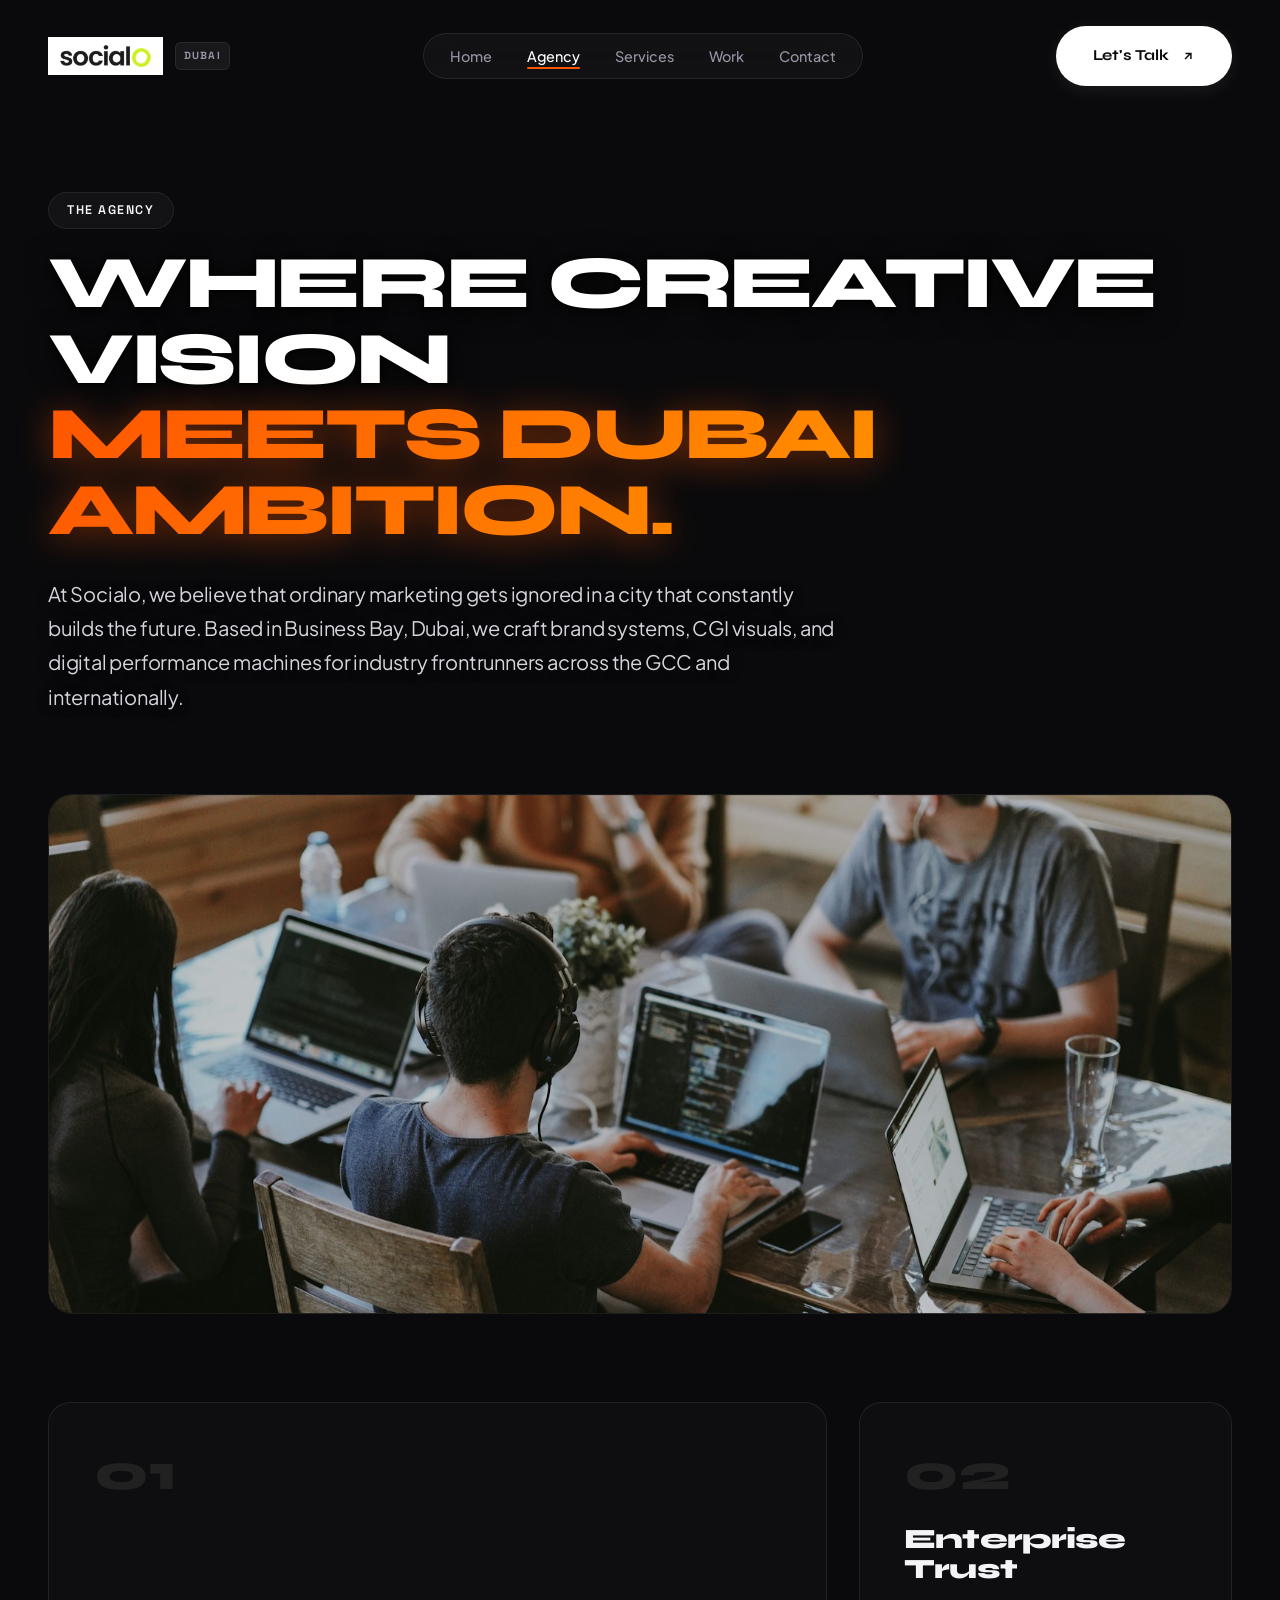
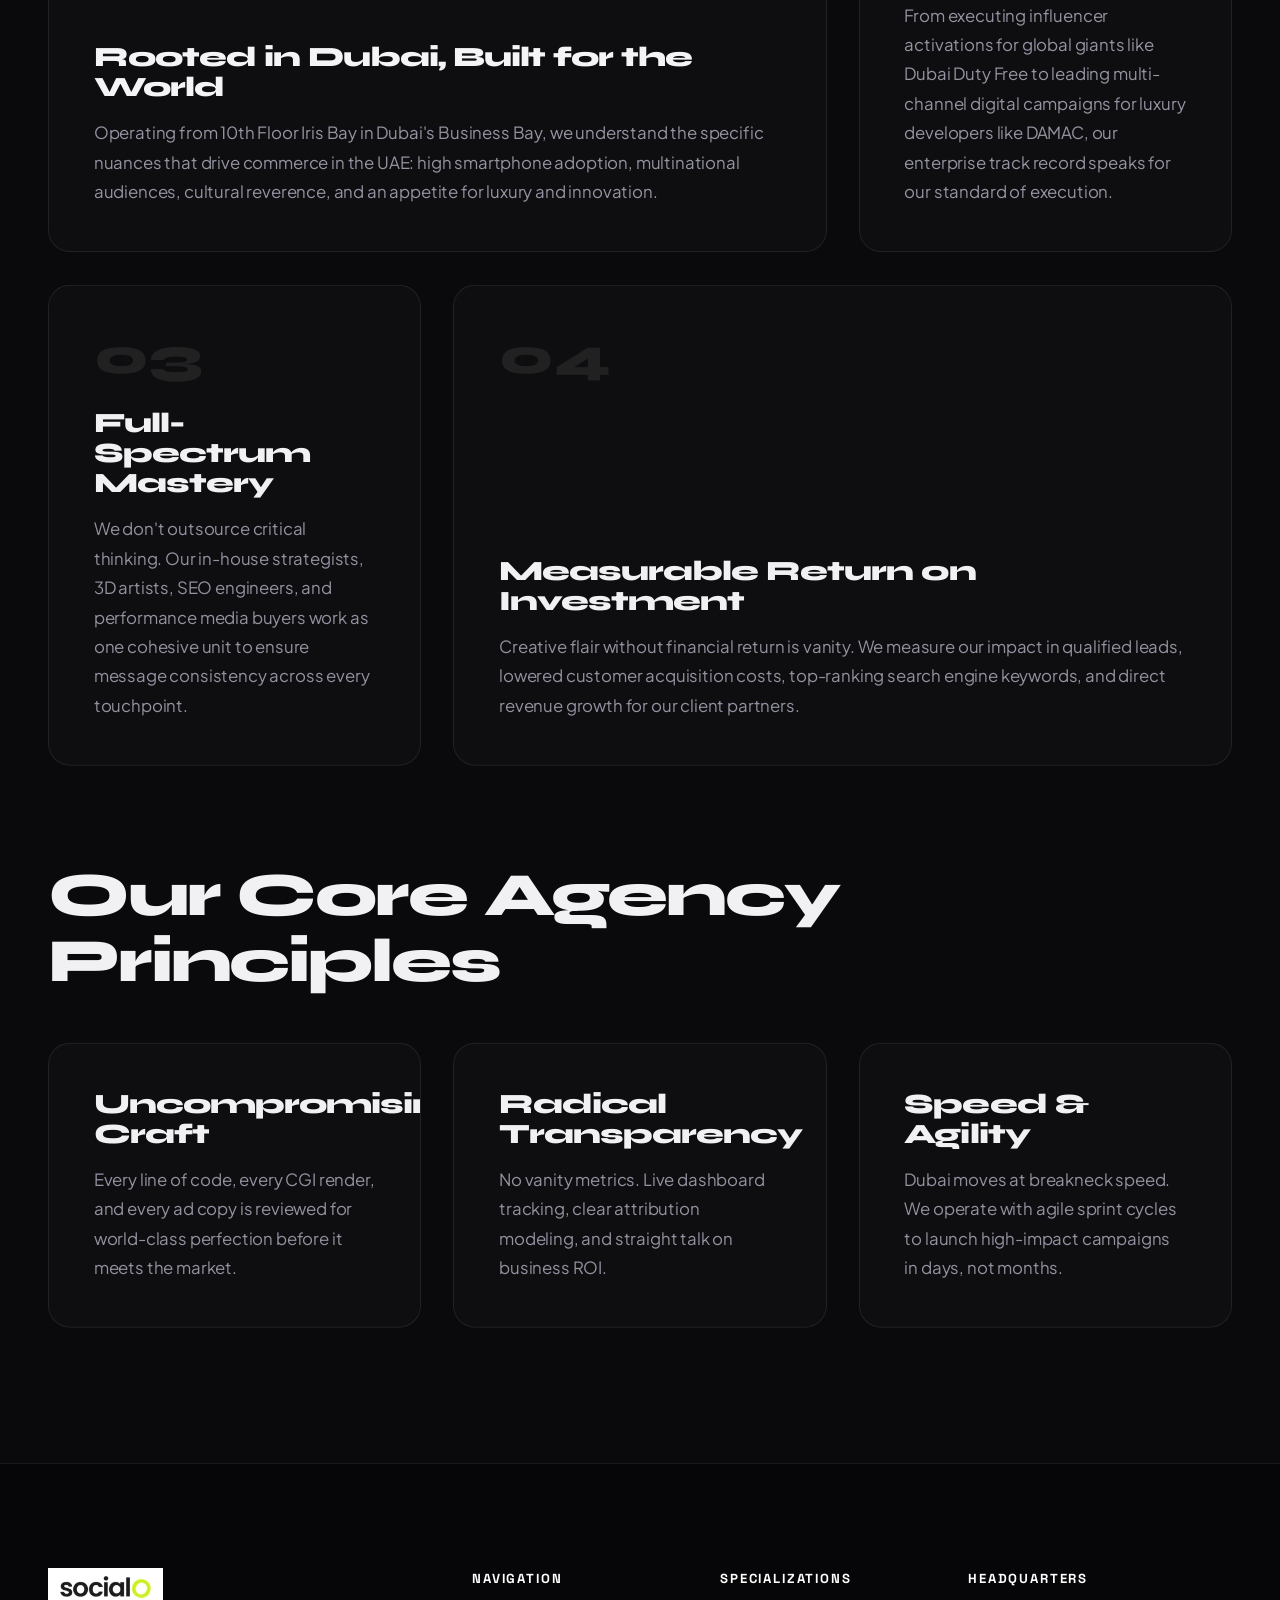
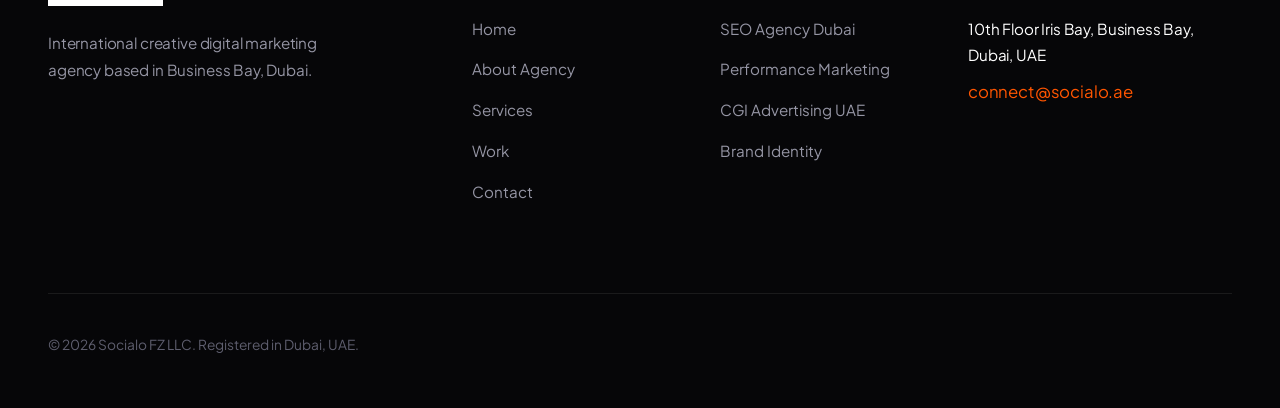
==== about.html @ d52188af "first commit: Socialo premium digital marketing agency website" ====
<!DOCTYPE html>
<html lang="en" dir="ltr">
<head>
  <meta charset="UTF-8">
  <meta name="viewport" content="width=device-width, initial-scale=1.0, maximum-scale=5.0">
  <title>About Socialo – Creative Digital Agency in Business Bay, Dubai</title>
  <meta name="description" content="Learn about Socialo, a Dubai-based creative digital marketing agency combining international creative standards with local UAE market intelligence. Located at Iris Bay, Business Bay.">
  <link rel="canonical" href="https://socialo.ae/about.html">
  <link rel="icon" type="image/webp" href="images/socialo-logo.webp">
  <link rel="stylesheet" href="css/style.css">
</head>
<body>
  <div class="custom-cursor"></div>
  <div class="custom-cursor-follower"></div>

  <!-- Header -->
  <header class="site-header">
    <div class="container">
      <div class="nav-wrap">
        <a href="index.html" class="brand-logo">
          <img src="images/socialo-logo.webp" alt="Socialo Dubai Logo" width="130" height="38">
          <span class="brand-badge">DUBAI</span>
        </a>
        <ul class="nav-links">
          <li><a href="index.html">Home</a></li>
          <li><a href="about.html" class="active">Agency</a></li>
          <li><a href="services.html">Services</a></li>
          <li><a href="work.html">Work</a></li>
          <li><a href="contact.html">Contact</a></li>
        </ul>
        <div class="nav-actions">
          <a href="contact.html" class="btn-pill btn-primary">
            <span>Let's Talk</span>
            <svg width="14" height="14" viewBox="0 0 24 24" fill="none" stroke="currentColor" stroke-width="2.5"><path d="M7 17l9.2-9.2M17 17V7.8H7.8"/></svg>
          </a>
          <button class="burger-btn" aria-label="Toggle navigation menu">
            <span class="burger-line"></span>
            <span class="burger-line"></span>
          </button>
        </div>
      </div>
    </div>
  </header>

  <!-- Mobile Drawer -->
  <div class="mobile-drawer">
    <ul class="mobile-nav-links">
      <li><a href="index.html">Home</a></li>
      <li><a href="about.html" class="active">Agency</a></li>
      <li><a href="services.html">Services</a></li>
      <li><a href="work.html">Work</a></li>
      <li><a href="contact.html">Contact</a></li>
    </ul>
  </div>

  <main>
    <section class="section-py" style="padding-top: 12rem;">
      <div class="container">
        <div class="reveal-fade-up">
          <div class="badge">The Agency</div>
          <h1 class="hero-title" style="margin-top: 1rem;">
            Where Creative Vision <br>
            <span class="accent-word">Meets Dubai Ambition.</span>
          </h1>
          <p class="hero-subtitle" style="max-width: 800px;">
            At Socialo, we believe that ordinary marketing gets ignored in a city that constantly builds the future. Based in Business Bay, Dubai, we craft brand systems, CGI visuals, and digital performance machines for industry frontrunners across the GCC and internationally.
          </p>
        </div>

        <div style="margin: 5rem 0;">
          <img src="images/agency-team-hd.jpg" alt="Socialo Agency Space and Creative Output" style="width: 100%; height: 520px; object-fit: cover; object-position: center; border-radius: 24px; border: 1px solid var(--border-subtle);" class="reveal-fade-up" width="1600" height="1067">
        </div>

        <div class="bento-grid">
          <div class="bento-card bento-col-2 reveal-fade-up">
            <div class="bento-card-num">01</div>
            <div>
              <h3>Rooted in Dubai, Built for the World</h3>
              <p>Operating from 10th Floor Iris Bay in Dubai's Business Bay, we understand the specific nuances that drive commerce in the UAE: high smartphone adoption, multinational audiences, cultural reverence, and an appetite for luxury and innovation.</p>
            </div>
          </div>

          <div class="bento-card reveal-fade-up">
            <div class="bento-card-num">02</div>
            <div>
              <h3>Enterprise Trust</h3>
              <p>From executing influencer activations for global giants like Dubai Duty Free to leading multi-channel digital campaigns for luxury developers like DAMAC, our enterprise track record speaks for our standard of execution.</p>
            </div>
          </div>

          <div class="bento-card reveal-fade-up">
            <div class="bento-card-num">03</div>
            <div>
              <h3>Full-Spectrum Mastery</h3>
              <p>We don't outsource critical thinking. Our in-house strategists, 3D artists, SEO engineers, and performance media buyers work as one cohesive unit to ensure message consistency across every touchpoint.</p>
            </div>
          </div>

          <div class="bento-card bento-col-2 reveal-fade-up">
            <div class="bento-card-num">04</div>
            <div>
              <h3>Measurable Return on Investment</h3>
              <p>Creative flair without financial return is vanity. We measure our impact in qualified leads, lowered customer acquisition costs, top-ranking search engine keywords, and direct revenue growth for our client partners.</p>
            </div>
          </div>
        </div>

        <!-- Agency Values -->
        <div style="margin-top: 6rem;" class="reveal-fade-up">
          <h2 class="section-title">Our Core Agency Principles</h2>
          <div class="bento-grid" style="margin-top: 3rem;">
            <div class="bento-card">
              <h3>Uncompromising Craft</h3>
              <p>Every line of code, every CGI render, and every ad copy is reviewed for world-class perfection before it meets the market.</p>
            </div>
            <div class="bento-card">
              <h3>Radical Transparency</h3>
              <p>No vanity metrics. Live dashboard tracking, clear attribution modeling, and straight talk on business ROI.</p>
            </div>
            <div class="bento-card">
              <h3>Speed & Agility</h3>
              <p>Dubai moves at breakneck speed. We operate with agile sprint cycles to launch high-impact campaigns in days, not months.</p>
            </div>
          </div>
        </div>
      </div>
    </section>
  </main>

  <!-- Footer -->
  <footer class="site-footer">
    <div class="container">
      <div class="footer-top">
        <div>
          <a href="index.html" class="brand-logo" style="margin-bottom: 1.5rem;">
            <img src="images/socialo-logo.webp" alt="Socialo Dubai Logo" width="130" height="38">
          </a>
          <p style="max-width: 320px; font-size: 0.95rem;">
            International creative digital marketing agency based in Business Bay, Dubai.
          </p>
        </div>
        <div>
          <div class="footer-col-title">Navigation</div>
          <ul class="footer-links">
            <li><a href="index.html">Home</a></li>
            <li><a href="about.html">About Agency</a></li>
            <li><a href="services.html">Services</a></li>
            <li><a href="work.html">Work</a></li>
            <li><a href="contact.html">Contact</a></li>
          </ul>
        </div>
        <div>
          <div class="footer-col-title">Specializations</div>
          <ul class="footer-links">
            <li><a href="service-detail.html?slug=seo-services">SEO Agency Dubai</a></li>
            <li><a href="service-detail.html?slug=performance-marketing">Performance Marketing</a></li>
            <li><a href="service-detail.html?slug=creative-cgi-advertising">CGI Advertising UAE</a></li>
            <li><a href="service-detail.html?slug=branding-development">Brand Identity</a></li>
          </ul>
        </div>
        <div>
          <div class="footer-col-title">Headquarters</div>
          <p style="font-size: 0.95rem; color: #fff;">10th Floor Iris Bay, Business Bay, Dubai, UAE</p>
          <p style="margin-top: 0.5rem;"><a href="mailto:connect@socialo.ae" style="color: var(--accent-orange);">connect@socialo.ae</a></p>
        </div>
      </div>
      <div class="footer-bottom">
        <div>&copy; 2026 Socialo FZ LLC. Registered in Dubai, UAE.</div>
      </div>
    </div>
  </footer>

  <script src="js/gsap.min.js"></script>
  <script src="js/ScrollTrigger.min.js"></script>
  <script src="js/lenis.min.js"></script>
  <script src="js/main.js"></script>
</body>
</html>
---- css/style.css ----
/* ==========================================================================
   SOCIALO CREATIVE DIGITAL AGENCY - REFINED DESIGN SYSTEM & MASTER STYLES
   Inspired by Pony's bold experimental creative language, custom-crafted for Socialo Dubai
   Optimized for crisp typography, refined layout hierarchy & responsive polish
   ========================================================================== */

@import url('https://fonts.googleapis.com/css2?family=Plus+Jakarta+Sans:ital,wght@0,300;0,400;0,500;0,600;0,700;0,800;1,400;1,600&family=Syne:wght@700;800;900&family=Space+Grotesk:wght@500;600;700&display=swap');

:root {
  /* Colors */
  --bg-primary: #0a0a0c;
  --bg-secondary: #111115;
  --bg-card: rgba(255, 255, 255, 0.025);
  --bg-card-hover: rgba(255, 255, 255, 0.055);
  --bg-glass: rgba(12, 12, 15, 0.75);
  --border-subtle: rgba(255, 255, 255, 0.08);
  --border-active: rgba(255, 255, 255, 0.22);

  --text-main: #f5f5f7;
  --text-muted: #9595a4;
  --text-dim: #5e5e6e;

  /* Accents inspired by creative 3D palette */
  --accent-electric: #0066ff;
  --accent-cyan: #00e5ff;
  --accent-orange: #ff5500;
  --accent-orange-glow: rgba(255, 85, 0, 0.35);
  --accent-violet: #8a2be2;
  --accent-amber: #ffaa00;

  --gradient-creative: linear-gradient(135deg, #0066ff 0%, #8a2be2 50%, #ff5500 100%);
  --gradient-glow: radial-gradient(circle at 50% 50%, rgba(0, 102, 255, 0.15), transparent 70%);

  /* Typography System */
  --font-display: 'Syne', -apple-system, BlinkMacSystemFont, sans-serif;
  --font-mono: 'Space Grotesk', monospace;
  --font-body: 'Plus Jakarta Sans', -apple-system, BlinkMacSystemFont, sans-serif;

  /* Transitions */
  --ease-out-expo: cubic-bezier(0.16, 1, 0.3, 1);
  --ease-smooth: cubic-bezier(0.25, 1, 0.5, 1);
}

/* Light theme section variant for editorial contrast */
.light-section {
  --bg-primary: #f6f6f9;
  --bg-secondary: #ffffff;
  --bg-card: rgba(0, 0, 0, 0.025);
  --bg-card-hover: rgba(0, 0, 0, 0.05);
  --border-subtle: rgba(0, 0, 0, 0.08);
  --border-active: rgba(0, 0, 0, 0.18);
  --text-main: #0c0c10;
  --text-muted: #585868;
  --text-dim: #8c8c9e;
  background-color: var(--bg-primary);
  color: var(--text-main);
}

/* Base resets */
*, *::before, *::after {
  box-sizing: border-box;
  margin: 0;
  padding: 0;
}

html {
  font-size: 16px;
  background-color: var(--bg-primary);
  color: var(--text-main);
  font-family: var(--font-body);
  -webkit-font-smoothing: antialiased;
  -moz-osx-font-smoothing: grayscale;
  text-rendering: optimizeLegibility;
  scroll-behavior: auto; /* Handled smoothly by Lenis */
  overflow-x: hidden;
}

body {
  background-color: var(--bg-primary);
  color: var(--text-main);
  line-height: 1.65;
  overflow-x: hidden;
  position: relative;
  min-height: 100vh;
}

/* Selection */
::selection {
  background: var(--accent-orange);
  color: #fff;
}

/* Custom Cursor */
.custom-cursor {
  position: fixed;
  top: 0;
  left: 0;
  width: 7px;
  height: 7px;
  background: #ffffff;
  border-radius: 50%;
  pointer-events: none;
  z-index: 9999;
  transform: translate(-50%, -50%);
  transition: width 0.3s var(--ease-out-expo), height 0.3s var(--ease-out-expo), background-color 0.3s, opacity 0.3s;
  mix-blend-mode: difference;
  opacity: 0;
}

.custom-cursor-follower {
  position: fixed;
  top: 0;
  left: 0;
  width: 28px;
  height: 28px;
  border: 1px solid rgba(255, 255, 255, 0.28);
  border-radius: 50%;
  pointer-events: none;
  z-index: 9998;
  transform: translate(-50%, -50%);
  transition: transform 0.12s ease-out, width 0.3s var(--ease-out-expo), height 0.3s var(--ease-out-expo), border-color 0.3s, opacity 0.3s;
  opacity: 0;
}

@media (hover: none), (pointer: coarse) {
  .custom-cursor, .custom-cursor-follower {
    display: none !important;
    opacity: 0 !important;
    visibility: hidden !important;
  }
}

/* Typography elements */
h1, h2, h3, h4, .font-display {
  font-family: var(--font-display);
  font-weight: 800;
  line-height: 1.08;
  letter-spacing: -0.035em;
  color: var(--text-main);
}

p {
  color: var(--text-muted);
  font-weight: 400;
  font-size: 1.05rem;
  line-height: 1.75;
  letter-spacing: -0.01em;
}

a {
  color: inherit;
  text-decoration: none;
  transition: color 0.3s var(--ease-smooth);
}

/* Container */
.container {
  width: 100%;
  max-width: 1400px;
  margin: 0 auto;
  padding: 0 3rem;
}

@media (max-width: 992px) {
  .container {
    padding: 0 2rem;
  }
}

@media (max-width: 600px) {
  .container {
    padding: 0 1.25rem;
  }
}

/* Badge & Indicator Styles */
.badge {
  display: inline-flex;
  align-items: center;
  gap: 0.6rem;
  padding: 0.45rem 1.15rem;
  font-family: var(--font-mono);
  font-size: 0.78rem;
  font-weight: 600;
  text-transform: uppercase;
  letter-spacing: 0.12em;
  border-radius: 999px;
  background: rgba(255, 255, 255, 0.04);
  border: 1px solid var(--border-subtle);
  color: var(--text-main);
  backdrop-filter: blur(8px);
}

.badge-dot {
  width: 6px;
  height: 6px;
  border-radius: 50%;
  background: var(--accent-orange);
  box-shadow: 0 0 10px var(--accent-orange);
  animation: pulse 2s infinite;
}

@keyframes pulse {
  0%, 100% { opacity: 1; transform: scale(1); }
  50% { opacity: 0.35; transform: scale(0.85); }
}

/* Buttons */
.btn-pill {
  position: relative;
  display: inline-flex;
  align-items: center;
  justify-content: center;
  gap: 0.75rem;
  padding: 1.05rem 2.25rem;
  font-family: var(--font-display);
  font-size: 0.95rem;
  font-weight: 700;
  letter-spacing: -0.01em;
  border-radius: 999px;
  overflow: hidden;
  cursor: pointer;
  border: 1px solid transparent;
  transition: all 0.35s var(--ease-out-expo);
  z-index: 1;
}

.btn-primary {
  background: #ffffff;
  color: #0a0a0c;
  box-shadow: 0 4px 18px rgba(255, 255, 255, 0.08);
}

.btn-primary:hover {
  background: #f0f0f4;
  transform: translateY(-2px);
  box-shadow: 0 12px 30px rgba(255, 255, 255, 0.18);
}

.btn-secondary {
  background: rgba(255, 255, 255, 0.04);
  border: 1px solid rgba(255, 255, 255, 0.25);
  color: #ffffff;
  backdrop-filter: blur(14px);
  text-shadow: 0 1px 2px rgba(0, 0, 0, 0.4);
}

.btn-secondary:hover {
  background: rgba(255, 255, 255, 0.12);
  border-color: rgba(255, 255, 255, 0.5);
  transform: translateY(-2px);
  box-shadow: 0 10px 25px rgba(255, 255, 255, 0.08);
}

.btn-accent {
  background: var(--accent-orange);
  color: #ffffff;
  box-shadow: 0 6px 22px rgba(255, 85, 0, 0.28);
}

.btn-accent:hover {
  background: #ff681a;
  transform: translateY(-2px);
  box-shadow: 0 14px 34px rgba(255, 85, 0, 0.42);
}

/* Site Header */
.site-header {
  position: fixed;
  top: 0;
  left: 0;
  width: 100%;
  padding: 1.6rem 0;
  z-index: 1000;
  transition: padding 0.4s var(--ease-out-expo), background-color 0.4s, backdrop-filter 0.4s, border-color 0.4s;
  border-bottom: 1px solid transparent;
}

.site-header.scrolled {
  padding: 1rem 0;
  background: rgba(10, 10, 12, 0.88);
  backdrop-filter: blur(20px);
  border-color: var(--border-subtle);
}

.nav-wrap {
  display: flex;
  align-items: center;
  justify-content: space-between;
}

.brand-logo {
  display: flex;
  align-items: center;
  gap: 0.75rem;
}

.brand-logo img {
  height: 38px;
  width: auto;
  object-fit: contain;
}

.brand-badge {
  font-size: 0.65rem;
  font-family: var(--font-mono);
  font-weight: 700;
  padding: 0.25rem 0.55rem;
  border-radius: 6px;
  background: rgba(255, 255, 255, 0.06);
  border: 1px solid var(--border-subtle);
  color: var(--text-muted);
  letter-spacing: 0.1em;
}

.nav-links {
  display: flex;
  align-items: center;
  gap: 2.2rem;
  list-style: none;
  background: rgba(255, 255, 255, 0.035);
  padding: 0.55rem 1.6rem;
  border-radius: 999px;
  border: 1px solid var(--border-subtle);
  backdrop-filter: blur(14px);
}

.nav-links a {
  font-size: 0.9rem;
  font-weight: 500;
  color: var(--text-muted);
  position: relative;
  transition: color 0.3s;
}

.nav-links a:hover, .nav-links a.active {
  color: #ffffff;
}

.nav-links a.active::after {
  content: '';
  position: absolute;
  bottom: -4px;
  left: 0;
  width: 100%;
  height: 2px;
  background: var(--accent-orange);
  border-radius: 2px;
}

.nav-actions {
  display: flex;
  align-items: center;
  gap: 1.25rem;
}

.burger-btn {
  display: none;
  background: transparent;
  border: none;
  color: #fff;
  cursor: pointer;
  padding: 0.5rem;
  flex-direction: column;
  gap: 6px;
}

.burger-line {
  width: 24px;
  height: 2px;
  background: #fff;
  transition: transform 0.3s, opacity 0.3s;
}

@media (max-width: 992px) {
  .nav-links {
    display: none;
  }
  .burger-btn {
    display: flex;
  }
}

/* Mobile Nav Drawer */
.mobile-drawer {
  position: fixed;
  top: 0;
  left: 0;
  width: 100%;
  height: 100vh;
  background: #0a0a0c;
  z-index: 999;
  display: flex;
  flex-direction: column;
  justify-content: center;
  padding: 3rem 2rem;
  opacity: 0;
  pointer-events: none;
  transition: opacity 0.4s var(--ease-out-expo);
}

.mobile-drawer.active {
  opacity: 1;
  pointer-events: auto;
}

.mobile-nav-links {
  list-style: none;
  display: flex;
  flex-direction: column;
  gap: 1.5rem;
}

.mobile-nav-links a {
  font-family: var(--font-display);
  font-size: 2.4rem;
  font-weight: 800;
  color: var(--text-muted);
  transition: color 0.3s;
}

.mobile-nav-links a:hover, .mobile-nav-links a.active {
  color: #ffffff;
}

/* 3D Canvas Container */
#hero-canvas-container {
  position: absolute;
  top: 0;
  left: 0;
  width: 100%;
  height: 100%;
  z-index: 1;
  pointer-events: none;
  overflow: hidden;
}

#hero-canvas {
  width: 100%;
  height: 100%;
  display: block;
}

/* Hero Section */
.hero-section {
  position: relative;
  min-height: 100vh;
  padding-top: 13.5rem;
  padding-bottom: 6rem;
  display: flex;
  flex-direction: column;
  justify-content: center;
  overflow: hidden;
}

@media (max-width: 992px) {
  .hero-section {
    padding-top: 11.5rem;
    padding-bottom: 4.5rem;
  }
}

@media (max-width: 600px) {
  .hero-section {
    padding-top: 9.5rem;
    padding-bottom: 3.5rem;
  }
}

/* Ambient readability gradient overlay: soft radial blend behind text that does not push or hide the centered 3D shape */
.hero-overlay {
  position: absolute;
  top: 0;
  left: 0;
  width: 100%;
  height: 100%;
  background: radial-gradient(circle at 30% 45%, rgba(10, 10, 12, 0.78) 0%, rgba(10, 10, 12, 0.45) 50%, rgba(10, 10, 12, 0.15) 80%, rgba(10, 10, 12, 0) 100%);
  pointer-events: none;
  z-index: 1;
}

@media (max-width: 992px) {
  .hero-overlay {
    background: radial-gradient(circle at 50% 45%, rgba(10, 10, 12, 0.82) 0%, rgba(10, 10, 12, 0.5) 60%, rgba(10, 10, 12, 0.2) 100%);
  }
}

.hero-content {
  position: relative;
  z-index: 2;
  max-width: 960px;
}

.hero-badge {
  margin-bottom: 0.5rem;
  position: relative;
  z-index: 3;
}

.hero-title {
  font-size: clamp(2.5rem, 5.8vw, 5.5rem);
  line-height: 1.02;
  letter-spacing: -0.045em;
  margin: 1.4rem 0 1.8rem;
  text-transform: uppercase;
  color: #ffffff;
  text-shadow: 0 4px 28px rgba(0, 0, 0, 0.8), 0 1px 4px rgba(0, 0, 0, 0.9);
}

.hero-title .accent-word {
  background: linear-gradient(135deg, var(--accent-orange) 0%, var(--accent-amber) 100%);
  -webkit-background-clip: text;
  -webkit-text-fill-color: transparent;
  display: inline-block;
  text-shadow: none;
  filter: drop-shadow(0 4px 18px rgba(255, 85, 0, 0.45));
}

.hero-subtitle {
  font-size: clamp(1.1rem, 1.8vw, 1.25rem);
  font-weight: 400;
  max-width: 560px;
  margin-bottom: 2.6rem;
  line-height: 1.72;
  color: #d4d4dc;
  text-shadow: 0 2px 12px rgba(0, 0, 0, 0.7);
}

.hero-cta-group {
  display: flex;
  align-items: center;
  flex-wrap: wrap;
  gap: 1.25rem;
  margin-bottom: 4.5rem;
}

.hero-meta-row {
  display: grid;
  grid-template-columns: repeat(4, 1fr);
  gap: 2rem;
  padding-top: 2.5rem;
  border-top: 1px solid var(--border-subtle);
}

@media (max-width: 860px) {
  .hero-meta-row {
    grid-template-columns: repeat(2, 1fr);
    gap: 1.75rem;
  }
}

.hero-meta-item .meta-val {
  font-family: var(--font-display);
  font-size: 2.2rem;
  font-weight: 800;
  color: #ffffff;
  letter-spacing: -0.02em;
}

.hero-meta-item .meta-label {
  font-size: 0.8rem;
  font-family: var(--font-mono);
  color: var(--text-muted);
  text-transform: uppercase;
  letter-spacing: 0.08em;
  margin-top: 0.4rem;
}

/* Marquee / Client Showcase */
.marquee-section {
  position: relative;
  padding: 3.5rem 0;
  border-top: 1px solid var(--border-subtle);
  border-bottom: 1px solid var(--border-subtle);
  background: var(--bg-secondary);
  overflow: hidden;
}

.marquee-heading {
  text-align: center;
  font-size: 0.82rem;
  font-family: var(--font-mono);
  text-transform: uppercase;
  letter-spacing: 0.16em;
  color: var(--text-dim);
  margin-bottom: 2.2rem;
  font-weight: 600;
}

.marquee-track {
  display: flex;
  gap: 3.5rem;
  width: max-content;
  animation: marquee-scroll 35s linear infinite;
}

.marquee-track:hover {
  animation-play-state: paused;
}

@keyframes marquee-scroll {
  from { transform: translateX(0); }
  to { transform: translateX(-50%); }
}

.client-logo-card {
  display: flex;
  align-items: center;
  justify-content: center;
  padding: 1.2rem 2.8rem;
  background: rgba(255, 255, 255, 0.02);
  border: 1px solid var(--border-subtle);
  border-radius: 14px;
  transition: all 0.3s;
}

.client-logo-card img {
  height: 42px;
  width: auto;
  opacity: 0.7;
  filter: grayscale(100%) brightness(1.2);
  transition: all 0.3s;
  object-fit: contain;
}

.client-logo-card:hover {
  border-color: rgba(255, 255, 255, 0.25);
  background: rgba(255, 255, 255, 0.05);
}

.client-logo-card:hover img {
  opacity: 1;
  filter: grayscale(0%) brightness(1);
  transform: scale(1.05);
}

/* Section styling */
.section-py {
  padding: 8.5rem 0;
  position: relative;
}

@media (max-width: 768px) {
  .section-py {
    padding: 5.5rem 0;
  }
}

.section-head {
  margin-bottom: 4.5rem;
}

.section-title {
  font-size: clamp(2.4rem, 4.8vw, 4.2rem);
  margin-top: 1.35rem;
  margin-bottom: 1.5rem;
  line-height: 1.08;
}

.section-lead {
  font-size: clamp(1.08rem, 1.7vw, 1.28rem);
  max-width: 700px;
  line-height: 1.7;
}

/* Service Cards / Interactive List */
.services-interactive {
  display: flex;
  flex-direction: column;
  gap: 1.35rem;
}

.service-row-item {
  position: relative;
  border: 1px solid var(--border-subtle);
  background: var(--bg-card);
  border-radius: 20px;
  padding: 2.4rem 3rem;
  display: grid;
  grid-template-columns: 80px 1.4fr 1.8fr 100px;
  align-items: center;
  gap: 2.2rem;
  cursor: pointer;
  transition: all 0.4s var(--ease-out-expo);
  overflow: hidden;
}

.service-row-item::before {
  content: '';
  position: absolute;
  top: 0;
  left: 0;
  width: 4px;
  height: 100%;
  background: var(--accent-orange);
  opacity: 0;
  transition: opacity 0.3s;
}

.service-row-item:hover {
  background: var(--bg-card-hover);
  border-color: var(--border-active);
  transform: translateX(8px);
}

.service-row-item:hover::before {
  opacity: 1;
}

.service-index {
  font-family: var(--font-mono);
  font-size: 1.35rem;
  font-weight: 700;
  color: var(--text-dim);
}

.service-name {
  font-size: 1.8rem;
  font-weight: 800;
  letter-spacing: -0.02em;
}

.service-desc {
  font-size: 0.98rem;
  color: var(--text-muted);
  line-height: 1.65;
}

.service-action {
  display: flex;
  justify-content: flex-end;
}

.action-arrow-circle {
  width: 46px;
  height: 46px;
  border-radius: 50%;
  border: 1px solid var(--border-subtle);
  display: flex;
  align-items: center;
  justify-content: center;
  color: #fff;
  transition: all 0.35s var(--ease-out-expo);
}

.service-row-item:hover .action-arrow-circle {
  background: #ffffff;
  color: #000;
  border-color: #ffffff;
  transform: rotate(-45deg);
}

@media (max-width: 992px) {
  .service-row-item {
    grid-template-columns: 1fr;
    padding: 2rem;
    gap: 1.25rem;
  }
  .service-row-item:hover {
    transform: none;
  }
}

/* Portfolio / Selected Work Grid */
.work-grid {
  display: grid;
  grid-template-columns: repeat(2, 1fr);
  gap: 3rem;
  align-items: stretch;
}

@media (max-width: 860px) {
  .work-grid {
    grid-template-columns: 1fr;
    gap: 2.5rem;
  }
}

.work-card {
  position: relative;
  border-radius: 24px;
  overflow: hidden;
  background: var(--bg-card);
  border: 1px solid var(--border-subtle);
  transition: transform 0.4s var(--ease-out-expo), border-color 0.4s, box-shadow 0.4s;
  display: flex;
  flex-direction: column;
  height: 100%;
}

.work-card:hover {
  border-color: rgba(255, 85, 0, 0.45);
  transform: translateY(-8px);
  box-shadow: 0 20px 45px rgba(255, 85, 0, 0.15), 0 10px 30px rgba(0, 0, 0, 0.6);
}

.work-card-media {
  position: relative;
  width: 100%;
  aspect-ratio: 16 / 9;
  overflow: hidden;
  background: #121319;
}

.work-card-media img {
  width: 100%;
  height: 100%;
  object-fit: cover;
  object-position: center;
  display: block;
  transition: transform 0.8s var(--ease-out-expo);
}

.work-card:hover .work-card-media img {
  transform: scale(1.04);
}

/* Dark gradient overlay so badges & text stay pristine */
.work-card-overlay {
  position: absolute;
  top: 0;
  left: 0;
  width: 100%;
  height: 100%;
  background: linear-gradient(180deg, rgba(10, 10, 12, 0.3) 0%, rgba(10, 10, 12, 0.1) 40%, rgba(10, 10, 12, 0.85) 100%);
  pointer-events: none;
  z-index: 1;
}

.work-card-badge {
  position: absolute;
  top: 1.25rem;
  left: 1.25rem;
  z-index: 2;
  background: rgba(10, 10, 14, 0.88);
  backdrop-filter: blur(12px);
  padding: 0.42rem 1.1rem;
  border-radius: 999px;
  font-family: var(--font-mono);
  font-size: 0.74rem;
  font-weight: 700;
  text-transform: uppercase;
  letter-spacing: 0.1em;
  border: 1px solid rgba(255, 255, 255, 0.14);
  color: #f5f5f7;
}

/* Result Badge in brand orange */
.work-card-result {
  position: absolute;
  bottom: 1.25rem;
  right: 1.25rem;
  z-index: 2;
  background: rgba(255, 85, 0, 0.18);
  backdrop-filter: blur(12px);
  padding: 0.45rem 1.15rem;
  border-radius: 999px;
  font-family: var(--font-mono);
  font-size: 0.78rem;
  font-weight: 700;
  letter-spacing: 0.05em;
  border: 1px solid rgba(255, 85, 0, 0.55);
  color: #ffffff;
  display: inline-flex;
  align-items: center;
  gap: 0.5rem;
  box-shadow: 0 4px 16px rgba(255, 85, 0, 0.25);
}

.work-card-result::before {
  content: '';
  width: 6px;
  height: 6px;
  border-radius: 50%;
  background: var(--accent-orange);
  box-shadow: 0 0 8px var(--accent-orange);
}

.work-card-body {
  padding: 2.25rem;
  display: flex;
  flex-direction: column;
  flex-grow: 1;
}

.work-card-title {
  font-size: 1.75rem;
  margin-bottom: 0.85rem;
  letter-spacing: -0.02em;
  line-height: 1.15;
}

.work-card-desc {
  font-size: 0.98rem;
  color: var(--text-muted);
  line-height: 1.7;
  margin-bottom: 2rem;
  flex-grow: 1;
}

.work-card-meta {
  display: flex;
  align-items: center;
  justify-content: space-between;
  margin-top: auto;
  padding-top: 1.4rem;
  border-top: 1px solid var(--border-subtle);
  font-size: 0.9rem;
  color: var(--text-muted);
}

.work-card-cta {
  color: var(--accent-orange);
  font-weight: 700;
  display: inline-flex;
  align-items: center;
  gap: 0.4rem;
  transition: transform 0.3s;
}

.work-card:hover .work-card-cta {
  transform: translateX(4px);
}

/* Bento Grid */
.bento-grid {
  display: grid;
  grid-template-columns: repeat(3, 1fr);
  gap: 2rem;
}

@media (max-width: 992px) {
  .bento-grid {
    grid-template-columns: 1fr;
  }
}

.bento-card {
  position: relative;
  border-radius: 22px;
  background: var(--bg-card);
  border: 1px solid var(--border-subtle);
  padding: 2.8rem;
  display: flex;
  flex-direction: column;
  justify-content: space-between;
  overflow: hidden;
  transition: all 0.4s var(--ease-out-expo);
}

.bento-card:hover {
  background: var(--bg-card-hover);
  border-color: var(--border-active);
  transform: translateY(-4px);
}

.bento-col-2 {
  grid-column: span 2;
}

@media (max-width: 992px) {
  .bento-col-2 {
    grid-column: span 1;
  }
}

.bento-card-num {
  font-family: var(--font-display);
  font-size: 3.2rem;
  font-weight: 900;
  color: rgba(255, 255, 255, 0.08);
  line-height: 1;
  margin-bottom: 1.6rem;
}

.bento-card h3 {
  font-size: 1.75rem;
  margin-bottom: 1rem;
}

/* Contact Section & Form */
.contact-layout {
  display: grid;
  grid-template-columns: 1fr 1.25fr;
  gap: 5rem;
  align-items: flex-start;
}

@media (max-width: 992px) {
  .contact-layout {
    grid-template-columns: 1fr;
    gap: 3.5rem;
  }
}

.contact-info-list {
  display: flex;
  flex-direction: column;
  gap: 2rem;
  margin-top: 2.8rem;
}

.contact-info-item {
  display: flex;
  align-items: flex-start;
  gap: 1.25rem;
}

.contact-icon-box {
  width: 52px;
  height: 52px;
  border-radius: 14px;
  background: rgba(255, 255, 255, 0.04);
  border: 1px solid var(--border-subtle);
  display: flex;
  align-items: center;
  justify-content: center;
  color: var(--accent-orange);
  flex-shrink: 0;
}

.contact-info-title {
  font-size: 0.78rem;
  font-family: var(--font-mono);
  text-transform: uppercase;
  letter-spacing: 0.1em;
  color: var(--text-dim);
  margin-bottom: 0.35rem;
  font-weight: 700;
}

.contact-info-text {
  color: #ffffff;
  font-size: 1.12rem;
  font-weight: 600;
}

.form-card {
  background: var(--bg-card);
  border: 1px solid var(--border-subtle);
  border-radius: 24px;
  padding: 3.5rem;
}

@media (max-width: 768px) {
  .form-card {
    padding: 2rem;
  }
}

.form-group-row {
  display: grid;
  grid-template-columns: 1fr 1fr;
  gap: 1.5rem;
  margin-bottom: 1.5rem;
}

@media (max-width: 600px) {
  .form-group-row {
    grid-template-columns: 1fr;
  }
}

.form-field {
  display: flex;
  flex-direction: column;
  gap: 0.55rem;
  margin-bottom: 1.5rem;
}

.form-field label {
  font-size: 0.8rem;
  font-family: var(--font-mono);
  font-weight: 600;
  text-transform: uppercase;
  letter-spacing: 0.08em;
  color: var(--text-muted);
}

.form-input, .form-textarea, .form-select {
  width: 100%;
  background: rgba(255, 255, 255, 0.04);
  border: 1px solid var(--border-subtle);
  border-radius: 12px;
  padding: 1rem 1.25rem;
  color: #ffffff;
  font-family: var(--font-body);
  font-size: 1rem;
  transition: all 0.3s;
  outline: none;
}

.form-input:focus, .form-textarea:focus, .form-select:focus {
  border-color: var(--accent-orange);
  background: rgba(255, 255, 255, 0.07);
  box-shadow: 0 0 0 3px rgba(255, 85, 0, 0.16);
}

.form-select option {
  background: #18181f;
  color: #fff;
}

.form-textarea {
  min-height: 130px;
  resize: vertical;
}

.form-status-msg {
  display: none;
  margin-top: 1.25rem;
  padding: 1rem 1.25rem;
  border-radius: 12px;
  font-size: 0.95rem;
}

.form-status-msg.success {
  display: block;
  background: rgba(0, 230, 118, 0.1);
  border: 1px solid rgba(0, 230, 118, 0.3);
  color: #00e676;
}

.form-status-msg.error {
  display: block;
  background: rgba(255, 82, 82, 0.1);
  border: 1px solid rgba(255, 82, 82, 0.3);
  color: #ff5252;
}

/* Footer */
.site-footer {
  background: #060608;
  border-top: 1px solid var(--border-subtle);
  padding: 6.5rem 0 3.2rem;
  position: relative;
  overflow: hidden;
}

.footer-top {
  display: grid;
  grid-template-columns: 2fr 1fr 1fr 1.5fr;
  gap: 4.5rem;
  margin-bottom: 5.5rem;
}

@media (max-width: 992px) {
  .footer-top {
    grid-template-columns: 1fr 1fr;
    gap: 3.5rem;
  }
}

@media (max-width: 600px) {
  .footer-top {
    grid-template-columns: 1fr;
  }
}

.footer-col-title {
  font-size: 0.82rem;
  font-family: var(--font-mono);
  font-weight: 700;
  text-transform: uppercase;
  letter-spacing: 0.14em;
  color: #ffffff;
  margin-bottom: 1.6rem;
}

.footer-links {
  list-style: none;
  display: flex;
  flex-direction: column;
  gap: 0.9rem;
}

.footer-links a {
  font-size: 0.95rem;
  color: var(--text-muted);
}

.footer-links a:hover {
  color: #ffffff;
  transform: translateX(4px);
  display: inline-block;
}

.footer-bottom {
  display: flex;
  align-items: center;
  justify-content: space-between;
  padding-top: 2.5rem;
  border-top: 1px solid var(--border-subtle);
  font-size: 0.86rem;
  color: var(--text-dim);
}

@media (max-width: 768px) {
  .footer-bottom {
    flex-direction: column;
    gap: 1.25rem;
    text-align: center;
  }
}

/* Utility Animations */
.reveal-fade-up {
  opacity: 0;
  transform: translateY(40px);
}
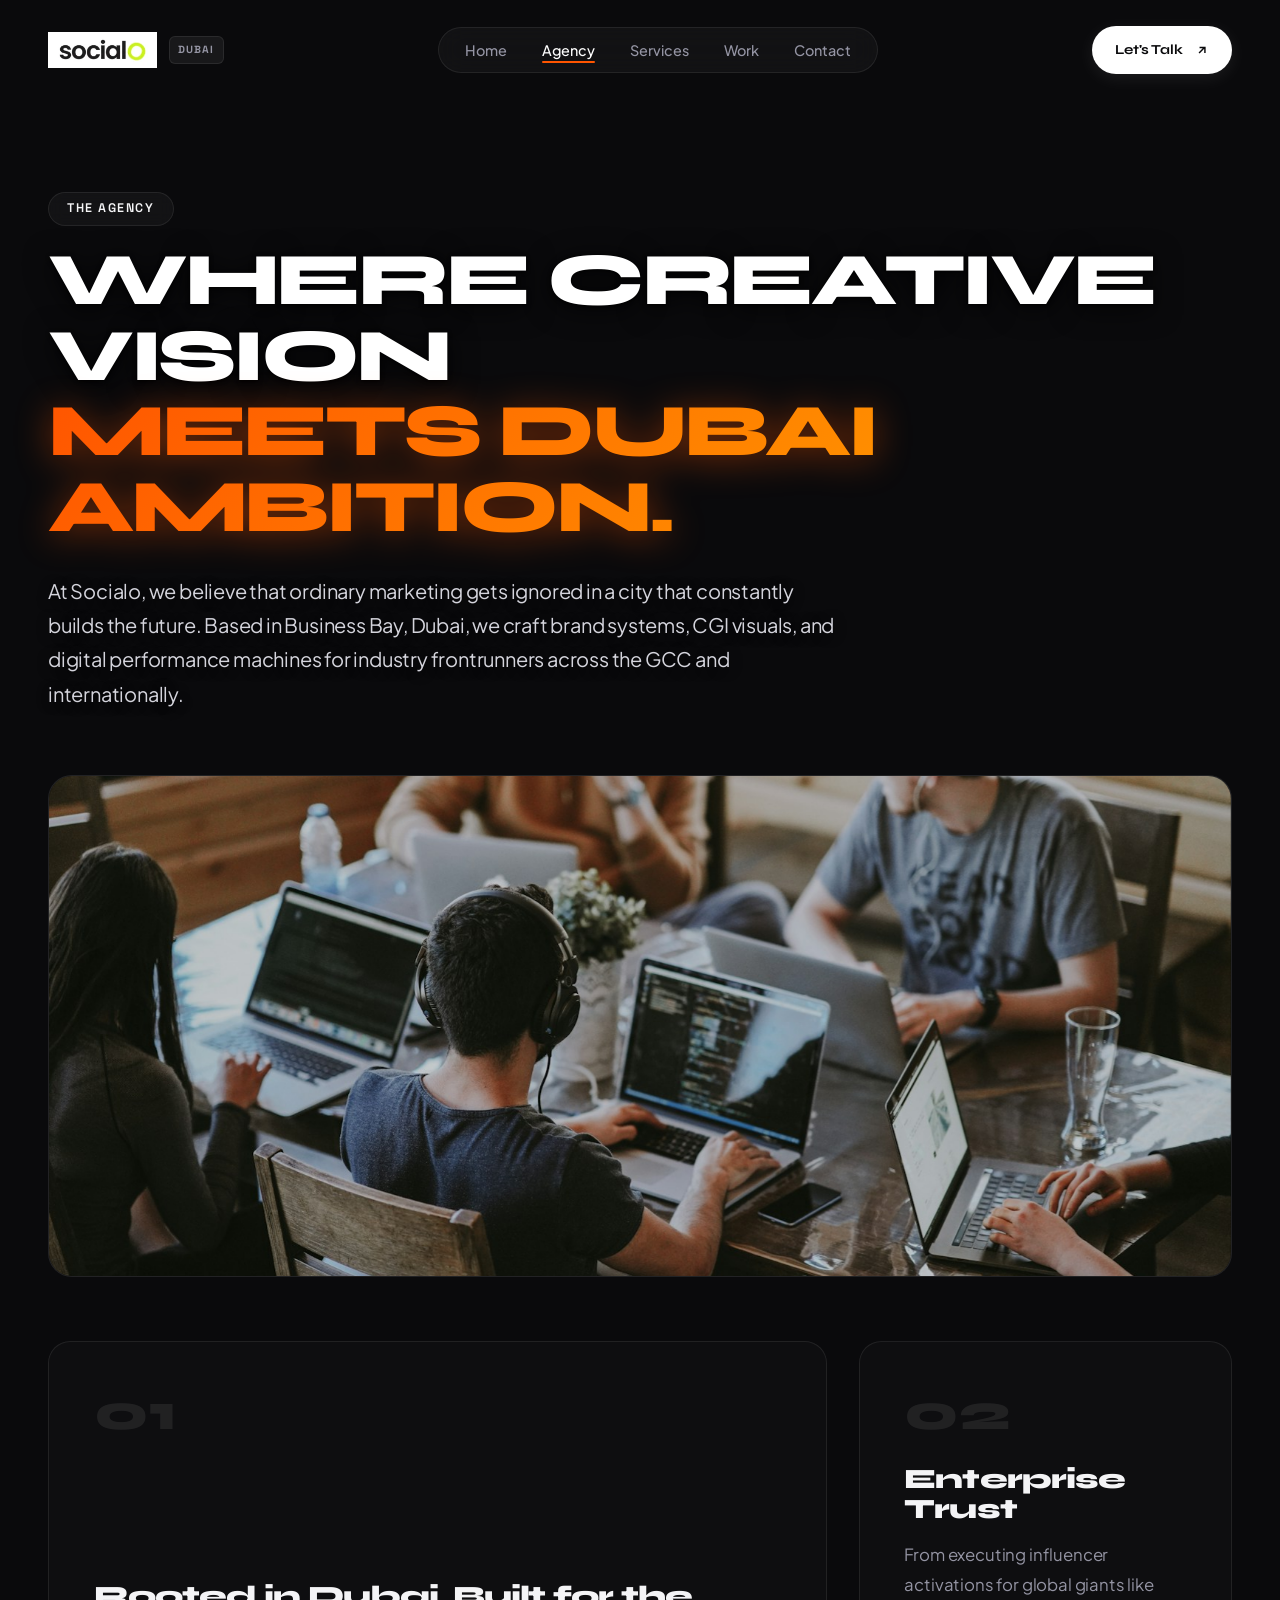
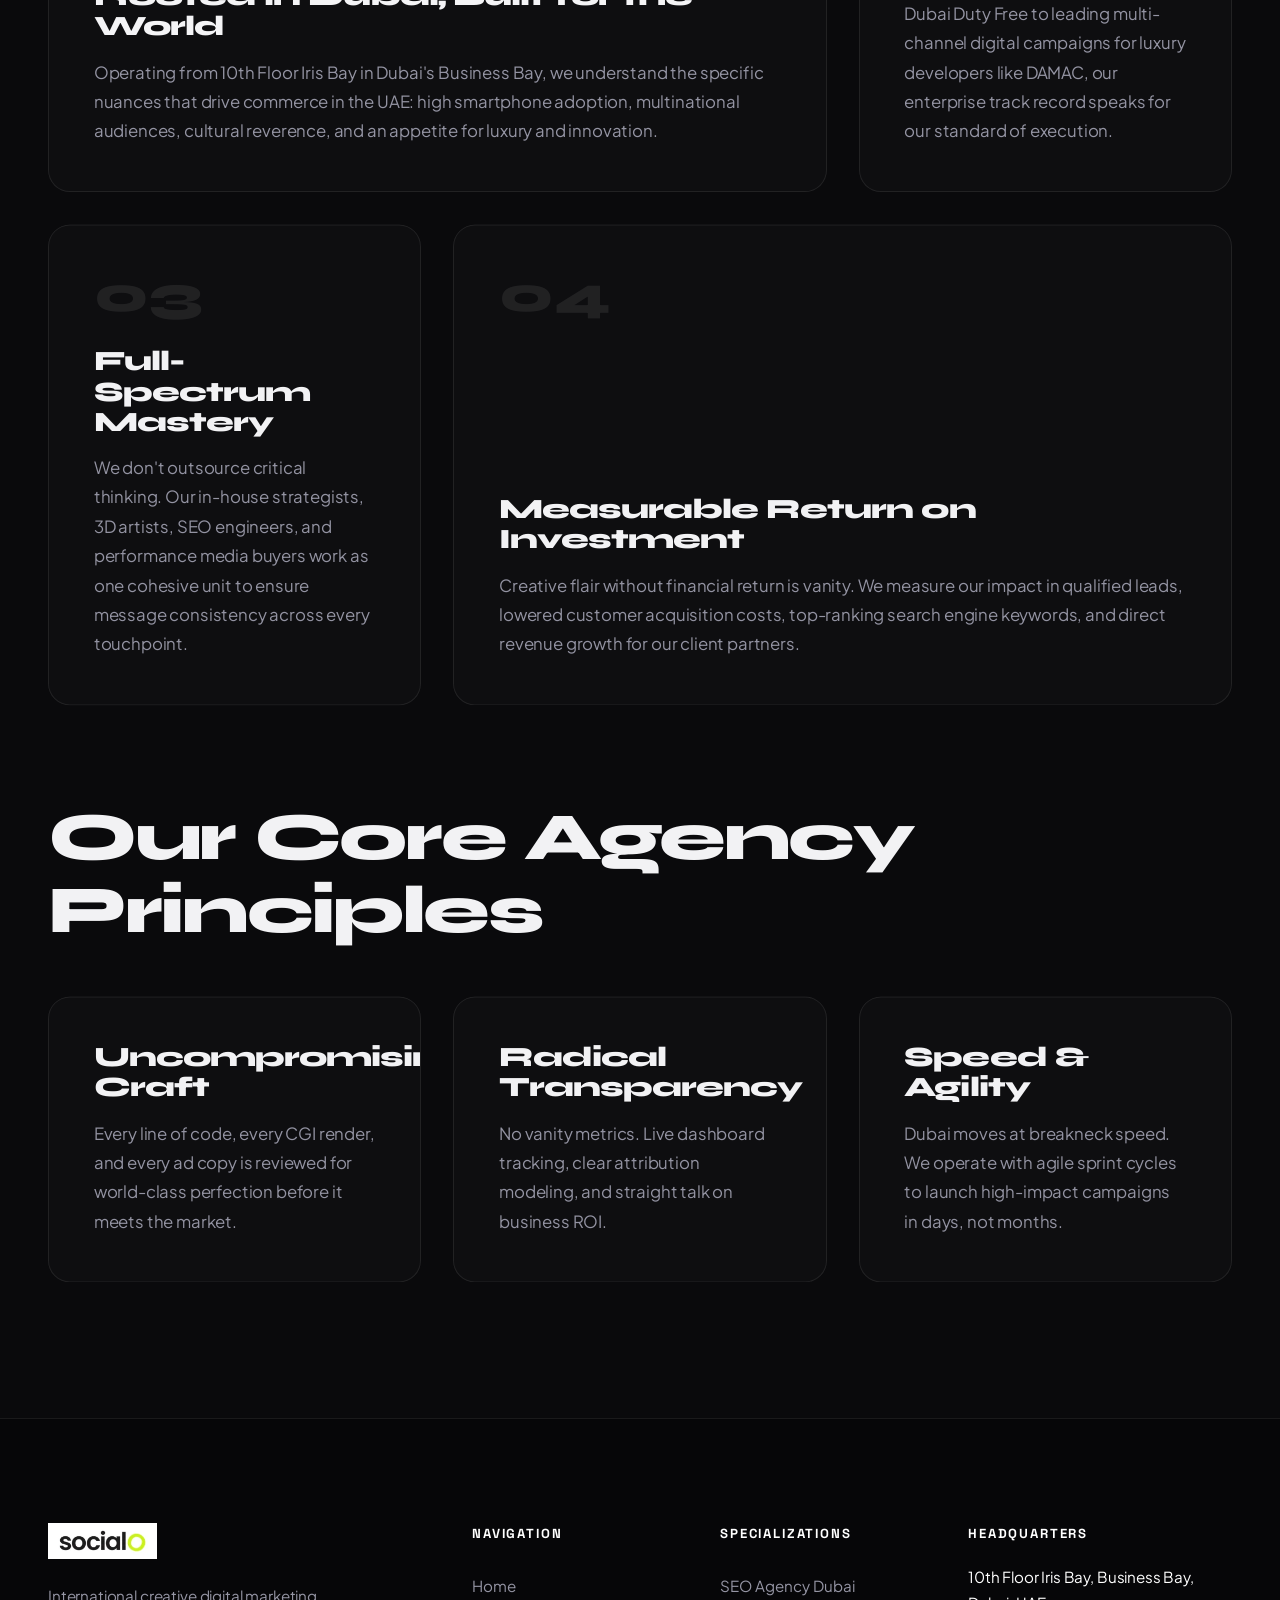
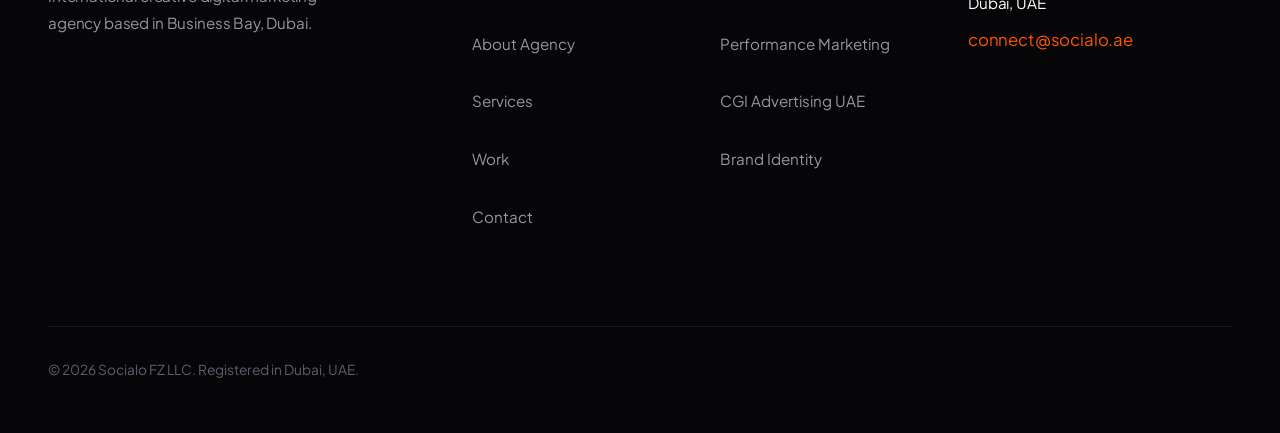
==== commit 56cb801c: "feat(mobile): complete mobile & tablet responsiveness, hamburger drawer, 100svh, and touch optimizat" ====
--- a/about.html
+++ b/about.html
@@ -2,7 +2,7 @@
 <html lang="en" dir="ltr">
 <head>
   <meta charset="UTF-8">
-  <meta name="viewport" content="width=device-width, initial-scale=1.0, maximum-scale=5.0">
+  <meta name="viewport" content="width=device-width, initial-scale=1">
   <title>About Socialo – Creative Digital Agency in Business Bay, Dubai</title>
   <meta name="description" content="Learn about Socialo, a Dubai-based creative digital marketing agency combining international creative standards with local UAE market intelligence. Located at Iris Bay, Business Bay.">
   <link rel="canonical" href="https://socialo.ae/about.html">
@@ -53,6 +53,34 @@
     </ul>
   </div>
 
+    <!-- Mobile Drawer -->
+  <div class="mobile-drawer" id="mobileDrawer" aria-hidden="true">
+    <div class="mobile-drawer-inner">
+      <div class="mobile-drawer-header">
+        <span class="brand-logo">
+          <img src="images/socialo-logo.webp" alt="Socialo Logo" width="110" height="32">
+        </span>
+        <button class="drawer-close-btn" id="drawerCloseBtn" aria-label="Close navigation menu">&times;</button>
+      </div>
+      <ul class="mobile-nav-links">
+        <li><a href="index.html" class="">Home</a></li>
+        <li><a href="about.html" class="active">Agency</a></li>
+        <li><a href="services.html" class="">Services</a></li>
+        <li><a href="work.html" class="">Work</a></li>
+        <li><a href="contact.html" class="">Contact</a></li>
+      </ul>
+      <div class="mobile-drawer-footer">
+        <a href="contact.html" class="btn-pill btn-accent" style="width:100%; justify-content:center; margin-bottom:1.5rem;">
+          <span>Let's Talk</span>
+          <svg width="14" height="14" viewBox="0 0 24 24" fill="none" stroke="currentColor" stroke-width="2.5"><path d="M5 12h14M12 5l7 7-7 7"/></svg>
+        </a>
+        <p style="font-size:0.75rem; color:var(--text-dim); text-transform:uppercase; letter-spacing:0.1em; margin-bottom:0.35rem; font-family:var(--font-mono);">DUBAI HQ</p>
+        <p style="color:#fff; font-size:0.92rem; font-weight:600;">10th Floor Iris Bay, Business Bay</p>
+        <p style="margin-top:0.4rem;"><a href="mailto:connect@socialo.ae" style="color:var(--accent-orange); font-size:0.92rem;">connect@socialo.ae</a></p>
+      </div>
+    </div>
+  </div>
+
   <main>
     <section class="section-py" style="padding-top: 12rem;">
       <div class="container">
@@ -67,8 +95,8 @@
           </p>
         </div>
 
-        <div style="margin: 5rem 0;">
-          <img src="images/agency-team-hd.jpg" alt="Socialo Agency Space and Creative Output" style="width: 100%; height: 520px; object-fit: cover; object-position: center; border-radius: 24px; border: 1px solid var(--border-subtle);" class="reveal-fade-up" width="1600" height="1067">
+        <div style="margin: 4rem 0;" class="page-banner-wrap">
+          <img src="images/agency-team-hd.jpg" alt="Socialo Agency Space and Creative Output" class="page-banner-img reveal-fade-up" width="1600" height="1067">
         </div>
 
         <div class="bento-grid">
--- a/css/style.css
+++ b/css/style.css
@@ -73,6 +73,7 @@
   text-rendering: optimizeLegibility;
   scroll-behavior: auto; /* Handled smoothly by Lenis */
   overflow-x: hidden;
+  width: 100%;
 }
 
 body {
@@ -80,8 +81,14 @@
   color: var(--text-main);
   line-height: 1.65;
   overflow-x: hidden;
+  width: 100%;
   position: relative;
   min-height: 100vh;
+}
+
+img, video, iframe {
+  max-width: 100%;
+  height: auto;
 }
 
 /* Selection */
@@ -173,7 +180,6 @@
   }
 }
 
-/* Badge & Indicator Styles */
 .badge {
   display: inline-flex;
   align-items: center;
@@ -189,6 +195,18 @@
   border: 1px solid var(--border-subtle);
   color: var(--text-main);
   backdrop-filter: blur(8px);
+  max-width: 100%;
+  white-space: normal;
+  line-height: 1.4;
+  word-break: break-word;
+}
+
+@media (max-width: 600px) {
+  .badge {
+    font-size: 0.7rem;
+    padding: 0.35rem 0.85rem;
+    letter-spacing: 0.08em;
+  }
 }
 
 .badge-dot {
@@ -223,6 +241,15 @@
   border: 1px solid transparent;
   transition: all 0.35s var(--ease-out-expo);
   z-index: 1;
+  min-height: 48px;
+  -webkit-tap-highlight-color: transparent;
+}
+
+@media (max-width: 600px) {
+  .btn-pill {
+    padding: 0.9rem 1.6rem;
+    font-size: 0.92rem;
+  }
 }
 
 .btn-primary {
@@ -293,11 +320,13 @@
   display: flex;
   align-items: center;
   gap: 0.75rem;
+  flex-shrink: 0;
 }
 
 .brand-logo img {
-  height: 38px;
+  height: 36px;
   width: auto;
+  max-width: 130px;
   object-fit: contain;
 }
 
@@ -313,6 +342,12 @@
   letter-spacing: 0.1em;
 }
 
+@media (max-width: 480px) {
+  .brand-badge {
+    display: none;
+  }
+}
+
 .nav-links {
   display: flex;
   align-items: center;
@@ -351,7 +386,18 @@
 .nav-actions {
   display: flex;
   align-items: center;
-  gap: 1.25rem;
+  gap: 1rem;
+}
+
+.nav-actions .btn-pill {
+  padding: 0.75rem 1.4rem;
+  font-size: 0.86rem;
+}
+
+@media (max-width: 480px) {
+  .nav-actions .btn-pill {
+    display: none;
+  }
 }
 
 .burger-btn {
@@ -360,9 +406,14 @@
   border: none;
   color: #fff;
   cursor: pointer;
-  padding: 0.5rem;
+  padding: 0.65rem;
   flex-direction: column;
+  justify-content: center;
   gap: 6px;
+  min-width: 44px;
+  min-height: 44px;
+  border-radius: 8px;
+  -webkit-tap-highlight-color: transparent;
 }
 
 .burger-line {
@@ -370,6 +421,7 @@
   height: 2px;
   background: #fff;
   transition: transform 0.3s, opacity 0.3s;
+  border-radius: 2px;
 }
 
 @media (max-width: 992px) {
@@ -388,39 +440,90 @@
   left: 0;
   width: 100%;
   height: 100vh;
-  background: #0a0a0c;
-  z-index: 999;
+  height: 100svh;
+  background: #09090c;
+  z-index: 9999;
   display: flex;
   flex-direction: column;
-  justify-content: center;
-  padding: 3rem 2rem;
   opacity: 0;
   pointer-events: none;
-  transition: opacity 0.4s var(--ease-out-expo);
+  transition: opacity 0.35s var(--ease-out-expo), transform 0.35s var(--ease-out-expo);
+  transform: translateY(-8px);
+  overflow-y: auto;
+  -webkit-overflow-scrolling: touch;
 }
 
 .mobile-drawer.active {
   opacity: 1;
   pointer-events: auto;
+  transform: translateY(0);
+}
+
+.mobile-drawer-inner {
+  width: 100%;
+  max-width: 500px;
+  margin: 0 auto;
+  min-height: 100%;
+  display: flex;
+  flex-direction: column;
+  justify-content: space-between;
+  padding: 1.5rem 1.5rem 2.5rem;
+}
+
+.mobile-drawer-header {
+  display: flex;
+  align-items: center;
+  justify-content: space-between;
+  padding-bottom: 2rem;
+  border-bottom: 1px solid var(--border-subtle);
+}
+
+.drawer-close-btn {
+  background: rgba(255, 255, 255, 0.06);
+  border: 1px solid var(--border-subtle);
+  color: #fff;
+  font-size: 2rem;
+  line-height: 1;
+  width: 44px;
+  height: 44px;
+  border-radius: 50%;
+  display: flex;
+  align-items: center;
+  justify-content: center;
+  cursor: pointer;
+  -webkit-tap-highlight-color: transparent;
+}
+
+.drawer-close-btn:active {
+  background: rgba(255, 255, 255, 0.15);
 }
 
 .mobile-nav-links {
   list-style: none;
   display: flex;
   flex-direction: column;
-  gap: 1.5rem;
+  gap: 1.25rem;
+  padding: 2.5rem 0;
 }
 
 .mobile-nav-links a {
   font-family: var(--font-display);
-  font-size: 2.4rem;
+  font-size: clamp(1.8rem, 7vw, 2.4rem);
   font-weight: 800;
-  color: var(--text-muted);
+  color: #9595a4;
   transition: color 0.3s;
+  display: inline-block;
+  padding: 0.25rem 0;
+  min-height: 44px;
 }
 
 .mobile-nav-links a:hover, .mobile-nav-links a.active {
   color: #ffffff;
+}
+
+.mobile-drawer-footer {
+  padding-top: 1.5rem;
+  border-top: 1px solid var(--border-subtle);
 }
 
 /* 3D Canvas Container */
@@ -445,6 +548,7 @@
 .hero-section {
   position: relative;
   min-height: 100vh;
+  min-height: 100svh;
   padding-top: 13.5rem;
   padding-bottom: 6rem;
   display: flex;
@@ -455,14 +559,15 @@
 
 @media (max-width: 992px) {
   .hero-section {
-    padding-top: 11.5rem;
-    padding-bottom: 4.5rem;
+    padding-top: 10.5rem;
+    padding-bottom: 4rem;
+    min-height: auto;
   }
 }
 
 @media (max-width: 600px) {
   .hero-section {
-    padding-top: 9.5rem;
+    padding-top: 7.5rem;
     padding-bottom: 3.5rem;
   }
 }
@@ -481,7 +586,7 @@
 
 @media (max-width: 992px) {
   .hero-overlay {
-    background: radial-gradient(circle at 50% 45%, rgba(10, 10, 12, 0.82) 0%, rgba(10, 10, 12, 0.5) 60%, rgba(10, 10, 12, 0.2) 100%);
+    background: linear-gradient(180deg, rgba(10, 10, 12, 0.95) 0%, rgba(10, 10, 12, 0.82) 40%, rgba(10, 10, 12, 0.88) 100%);
   }
 }
 
@@ -505,6 +610,15 @@
   text-transform: uppercase;
   color: #ffffff;
   text-shadow: 0 4px 28px rgba(0, 0, 0, 0.8), 0 1px 4px rgba(0, 0, 0, 0.9);
+  word-break: break-word;
+}
+
+@media (max-width: 600px) {
+  .hero-title {
+    font-size: clamp(2rem, 9.2vw, 3.2rem);
+    line-height: 1.05;
+    margin: 1.2rem 0 1.4rem;
+  }
 }
 
 .hero-title .accent-word {
@@ -517,7 +631,7 @@
 }
 
 .hero-subtitle {
-  font-size: clamp(1.1rem, 1.8vw, 1.25rem);
+  font-size: clamp(1.05rem, 1.8vw, 1.25rem);
   font-weight: 400;
   max-width: 560px;
   margin-bottom: 2.6rem;
@@ -526,12 +640,32 @@
   text-shadow: 0 2px 12px rgba(0, 0, 0, 0.7);
 }
 
+@media (max-width: 600px) {
+  .hero-subtitle {
+    font-size: 1rem;
+    line-height: 1.65;
+    margin-bottom: 2rem;
+  }
+}
+
 .hero-cta-group {
   display: flex;
   align-items: center;
   flex-wrap: wrap;
   gap: 1.25rem;
   margin-bottom: 4.5rem;
+}
+
+@media (max-width: 600px) {
+  .hero-cta-group {
+    flex-direction: column;
+    align-items: stretch;
+    gap: 0.9rem;
+    margin-bottom: 3rem;
+  }
+  .hero-cta-group .btn-pill {
+    width: 100%;
+  }
 }
 
 .hero-meta-row {
@@ -546,6 +680,14 @@
   .hero-meta-row {
     grid-template-columns: repeat(2, 1fr);
     gap: 1.75rem;
+    padding-top: 2rem;
+  }
+}
+
+@media (max-width: 480px) {
+  .hero-meta-row {
+    grid-template-columns: 1fr;
+    gap: 1.25rem;
   }
 }
 
@@ -642,7 +784,7 @@
 
 @media (max-width: 768px) {
   .section-py {
-    padding: 5.5rem 0;
+    padding: 3.75rem 0;
   }
 }
 
@@ -650,15 +792,22 @@
   margin-bottom: 4.5rem;
 }
 
+@media (max-width: 768px) {
+  .section-head {
+    margin-bottom: 2.5rem;
+  }
+}
+
 .section-title {
-  font-size: clamp(2.4rem, 4.8vw, 4.2rem);
-  margin-top: 1.35rem;
-  margin-bottom: 1.5rem;
-  line-height: 1.08;
+  font-size: clamp(2rem, 5.5vw, 4.2rem);
+  margin-top: 1.25rem;
+  margin-bottom: 1.25rem;
+  line-height: 1.1;
+  word-break: break-word;
 }
 
 .section-lead {
-  font-size: clamp(1.08rem, 1.7vw, 1.28rem);
+  font-size: clamp(1rem, 2.2vw, 1.25rem);
   max-width: 700px;
   line-height: 1.7;
 }
@@ -683,6 +832,7 @@
   cursor: pointer;
   transition: all 0.4s var(--ease-out-expo);
   overflow: hidden;
+  min-height: 44px;
 }
 
 .service-row-item::before {
@@ -697,14 +847,21 @@
   transition: opacity 0.3s;
 }
 
-.service-row-item:hover {
-  background: var(--bg-card-hover);
-  border-color: var(--border-active);
-  transform: translateX(8px);
-}
-
-.service-row-item:hover::before {
-  opacity: 1;
+@media (hover: hover) {
+  .service-row-item:hover {
+    background: var(--bg-card-hover);
+    border-color: var(--border-active);
+    transform: translateX(8px);
+  }
+  .service-row-item:hover::before {
+    opacity: 1;
+  }
+  .service-row-item:hover .action-arrow-circle {
+    background: #ffffff;
+    color: #000;
+    border-color: #ffffff;
+    transform: rotate(-45deg);
+  }
 }
 
 .service-index {
@@ -743,21 +900,18 @@
   transition: all 0.35s var(--ease-out-expo);
 }
 
-.service-row-item:hover .action-arrow-circle {
-  background: #ffffff;
-  color: #000;
-  border-color: #ffffff;
-  transform: rotate(-45deg);
-}
-
 @media (max-width: 992px) {
   .service-row-item {
     grid-template-columns: 1fr;
-    padding: 2rem;
-    gap: 1.25rem;
-  }
-  .service-row-item:hover {
-    transform: none;
+    padding: 1.8rem;
+    gap: 1rem;
+    border-radius: 16px;
+  }
+  .service-name {
+    font-size: 1.45rem;
+  }
+  .service-action {
+    display: none;
   }
 }
 
@@ -788,10 +942,18 @@
   height: 100%;
 }
 
-.work-card:hover {
-  border-color: rgba(255, 85, 0, 0.45);
-  transform: translateY(-8px);
-  box-shadow: 0 20px 45px rgba(255, 85, 0, 0.15), 0 10px 30px rgba(0, 0, 0, 0.6);
+@media (hover: hover) {
+  .work-card:hover {
+    border-color: rgba(255, 85, 0, 0.45);
+    transform: translateY(-8px);
+    box-shadow: 0 20px 45px rgba(255, 85, 0, 0.15), 0 10px 30px rgba(0, 0, 0, 0.6);
+  }
+  .work-card:hover .work-card-media img {
+    transform: scale(1.04);
+  }
+  .work-card:hover .work-card-cta {
+    transform: translateX(4px);
+  }
 }
 
 .work-card-media {
@@ -809,10 +971,6 @@
   object-position: center;
   display: block;
   transition: transform 0.8s var(--ease-out-expo);
-}
-
-.work-card:hover .work-card-media img {
-  transform: scale(1.04);
 }
 
 /* Dark gradient overlay so badges & text stay pristine */
@@ -876,6 +1034,36 @@
   box-shadow: 0 0 8px var(--accent-orange);
 }
 
+@media (max-width: 600px) {
+  .work-card {
+    border-radius: 18px;
+  }
+  .work-card-badge {
+    top: 0.9rem;
+    left: 0.9rem;
+    font-size: 0.68rem;
+    padding: 0.35rem 0.85rem;
+  }
+  .work-card-result {
+    bottom: 0.9rem;
+    right: 0.9rem;
+    font-size: 0.7rem;
+    padding: 0.35rem 0.85rem;
+  }
+  .work-card-body {
+    padding: 1.5rem !important;
+  }
+  .work-card-title {
+    font-size: 1.35rem !important;
+  }
+  .work-card-meta {
+    flex-direction: column;
+    align-items: flex-start;
+    gap: 0.75rem;
+    font-size: 0.82rem;
+  }
+}
+
 .work-card-body {
   padding: 2.25rem;
   display: flex;
@@ -888,6 +1076,7 @@
   margin-bottom: 0.85rem;
   letter-spacing: -0.02em;
   line-height: 1.15;
+  word-break: break-word;
 }
 
 .work-card-desc {
@@ -916,10 +1105,7 @@
   align-items: center;
   gap: 0.4rem;
   transition: transform 0.3s;
-}
-
-.work-card:hover .work-card-cta {
-  transform: translateX(4px);
+  min-height: 44px;
 }
 
 /* Bento Grid */
@@ -948,10 +1134,26 @@
   transition: all 0.4s var(--ease-out-expo);
 }
 
-.bento-card:hover {
-  background: var(--bg-card-hover);
-  border-color: var(--border-active);
-  transform: translateY(-4px);
+@media (hover: hover) {
+  .bento-card:hover {
+    background: var(--bg-card-hover);
+    border-color: var(--border-active);
+    transform: translateY(-4px);
+  }
+}
+
+@media (max-width: 600px) {
+  .bento-card {
+    padding: 1.8rem;
+    border-radius: 16px;
+  }
+  .bento-card-num {
+    font-size: 2.4rem !important;
+    margin-bottom: 1rem !important;
+  }
+  .bento-card h3 {
+    font-size: 1.35rem !important;
+  }
 }
 
 .bento-col-2 {
@@ -1044,7 +1246,8 @@
 
 @media (max-width: 768px) {
   .form-card {
-    padding: 2rem;
+    padding: 1.6rem;
+    border-radius: 18px;
   }
 }
 
@@ -1058,6 +1261,8 @@
 @media (max-width: 600px) {
   .form-group-row {
     grid-template-columns: 1fr;
+    gap: 0;
+    margin-bottom: 0;
   }
 }
 
@@ -1082,12 +1287,13 @@
   background: rgba(255, 255, 255, 0.04);
   border: 1px solid var(--border-subtle);
   border-radius: 12px;
-  padding: 1rem 1.25rem;
+  padding: 0.95rem 1.25rem;
   color: #ffffff;
   font-family: var(--font-body);
-  font-size: 1rem;
+  font-size: 16px; /* Prevents iOS auto-zoom */
   transition: all 0.3s;
   outline: none;
+  min-height: 48px;
 }
 
 .form-input:focus, .form-textarea:focus, .form-select:focus {
@@ -1137,6 +1343,12 @@
   overflow: hidden;
 }
 
+@media (max-width: 768px) {
+  .site-footer {
+    padding: 3.5rem 0 2.5rem;
+  }
+}
+
 .footer-top {
   display: grid;
   grid-template-columns: 2fr 1fr 1fr 1.5fr;
@@ -1147,13 +1359,16 @@
 @media (max-width: 992px) {
   .footer-top {
     grid-template-columns: 1fr 1fr;
-    gap: 3.5rem;
+    gap: 3rem;
+    margin-bottom: 3.5rem;
   }
 }
 
 @media (max-width: 600px) {
   .footer-top {
     grid-template-columns: 1fr;
+    gap: 2.2rem;
+    margin-bottom: 2.8rem;
   }
 }
 
@@ -1164,32 +1379,36 @@
   text-transform: uppercase;
   letter-spacing: 0.14em;
   color: #ffffff;
-  margin-bottom: 1.6rem;
+  margin-bottom: 1.2rem;
 }
 
 .footer-links {
   list-style: none;
   display: flex;
   flex-direction: column;
-  gap: 0.9rem;
+  gap: 0.85rem;
 }
 
 .footer-links a {
   font-size: 0.95rem;
   color: var(--text-muted);
-}
-
-.footer-links a:hover {
-  color: #ffffff;
-  transform: translateX(4px);
-  display: inline-block;
+  min-height: 44px;
+  display: inline-flex;
+  align-items: center;
+}
+
+@media (hover: hover) {
+  .footer-links a:hover {
+    color: #ffffff;
+    transform: translateX(4px);
+  }
 }
 
 .footer-bottom {
   display: flex;
   align-items: center;
   justify-content: space-between;
-  padding-top: 2.5rem;
+  padding-top: 2rem;
   border-top: 1px solid var(--border-subtle);
   font-size: 0.86rem;
   color: var(--text-dim);
@@ -1200,6 +1419,67 @@
     flex-direction: column;
     gap: 1.25rem;
     text-align: center;
+    padding-top: 1.75rem;
+  }
+}
+
+/* Page Banner Hero Images */
+.page-banner-wrap {
+  width: 100%;
+  border-radius: 24px;
+  overflow: hidden;
+  border: 1px solid var(--border-subtle);
+  background: var(--bg-card);
+}
+
+.page-banner-img {
+  width: 100%;
+  height: 500px;
+  object-fit: cover;
+  object-position: center;
+  display: block;
+}
+
+@media (max-width: 992px) {
+  .page-banner-img {
+    height: 360px;
+  }
+}
+
+@media (max-width: 600px) {
+  .page-banner-wrap {
+    border-radius: 16px;
+    margin: 2.5rem 0 !important;
+  }
+  .page-banner-img {
+    height: 220px;
+  }
+}
+
+/* Detail page content layout */
+.detail-layout-grid {
+  display: grid;
+  grid-template-columns: 2fr 1fr;
+  gap: 4rem;
+  margin-top: 4rem;
+  align-items: flex-start;
+}
+
+@media (max-width: 992px) {
+  .detail-layout-grid {
+    grid-template-columns: 1fr;
+    gap: 3rem;
+    margin-top: 2.5rem;
+  }
+}
+
+.two-col-bento {
+  grid-template-columns: 1fr 1fr;
+}
+
+@media (max-width: 768px) {
+  .two-col-bento {
+    grid-template-columns: 1fr !important;
   }
 }
 
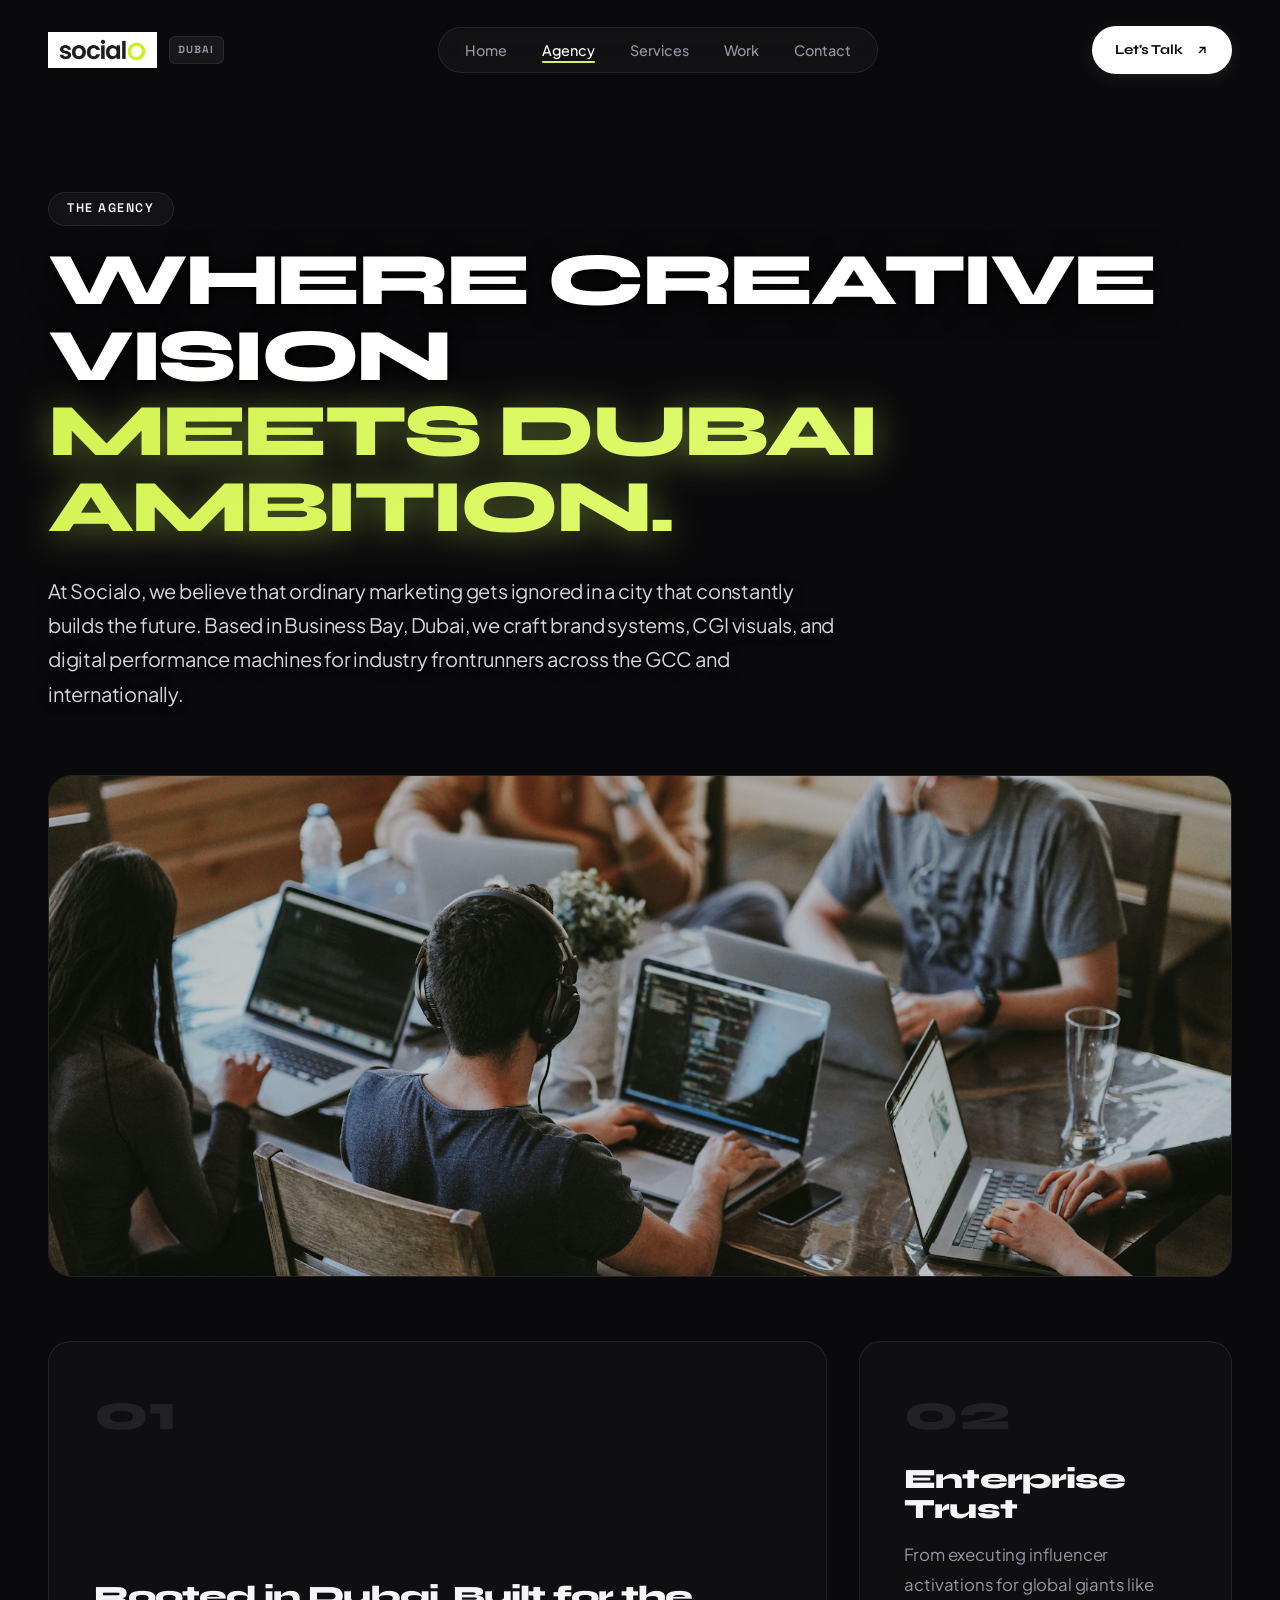
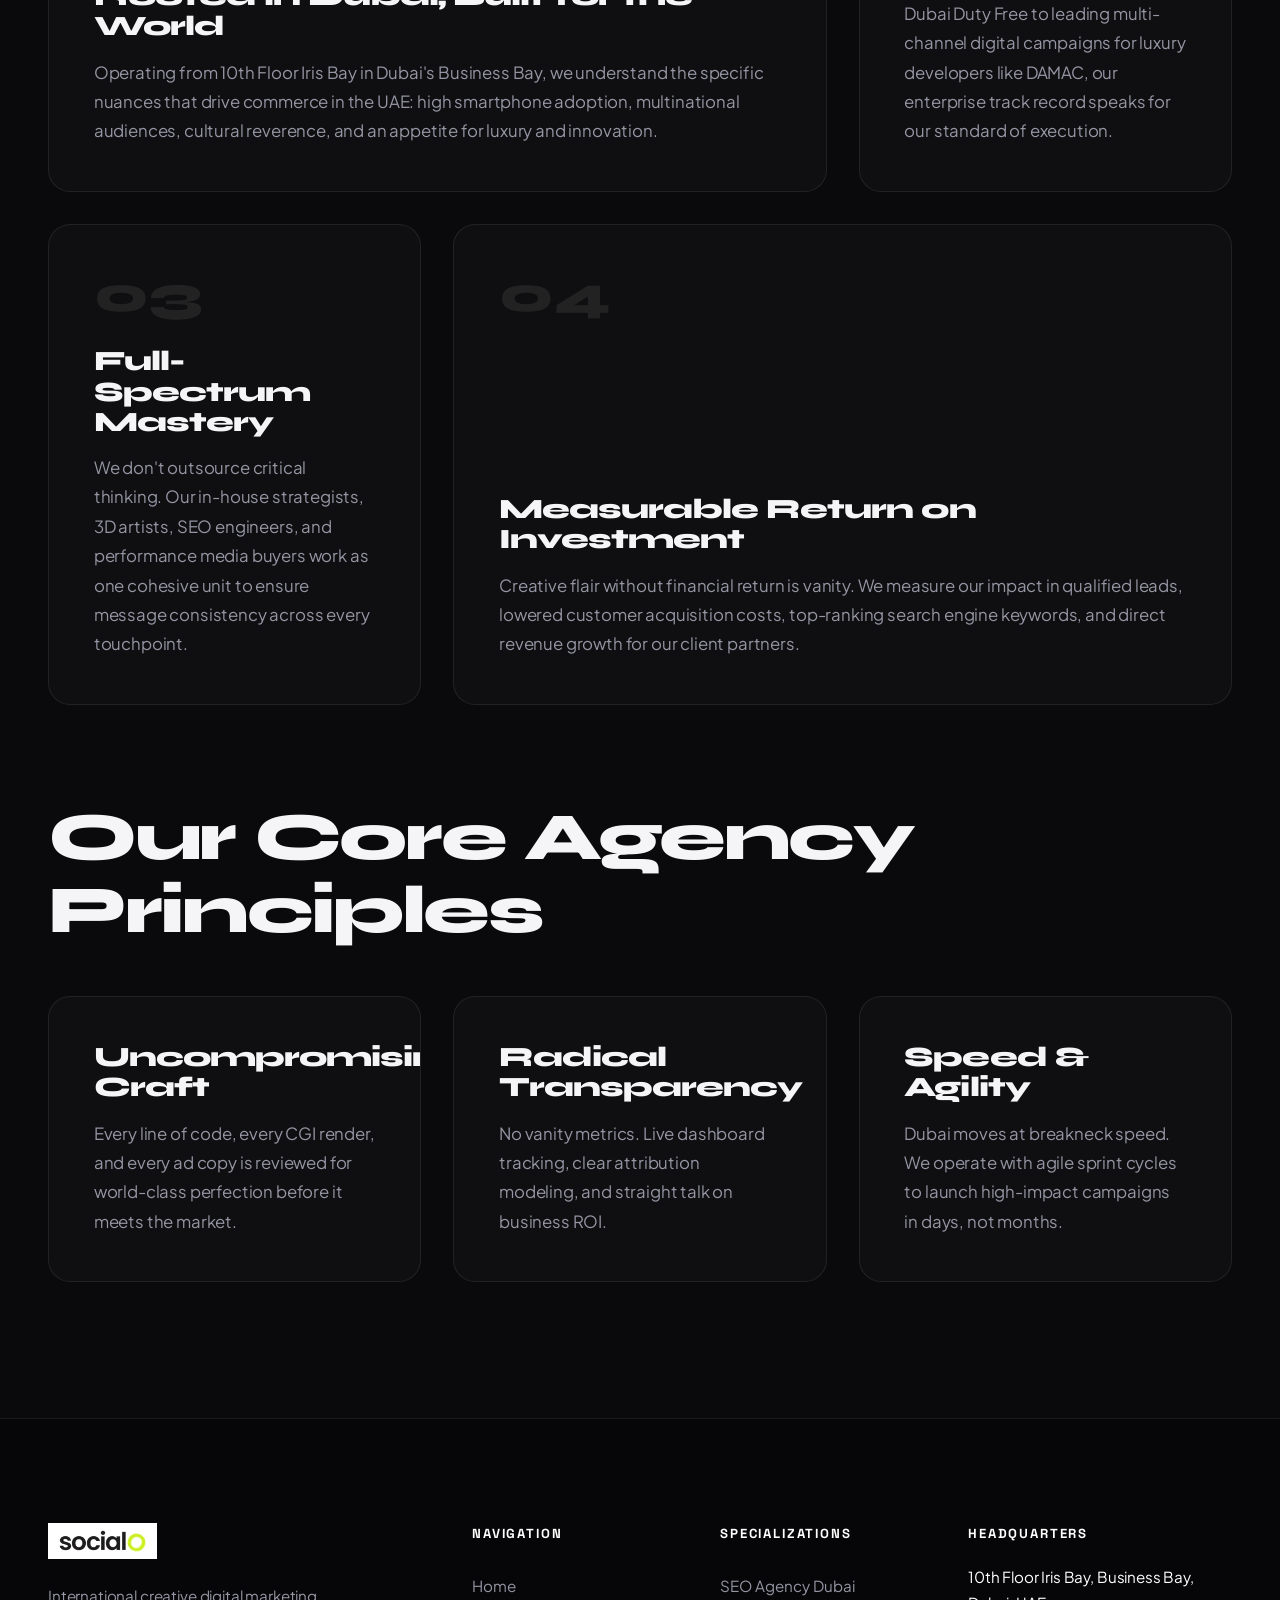
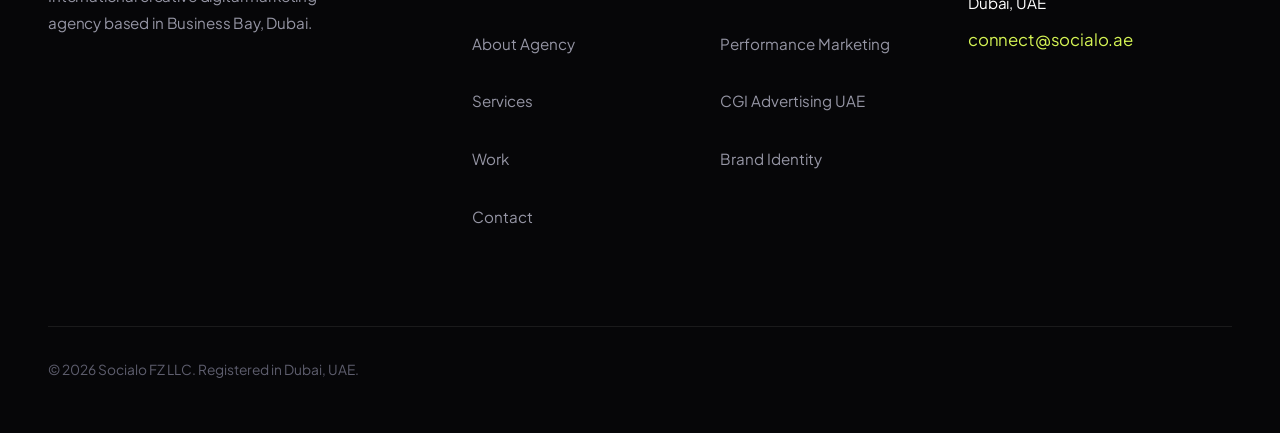
==== commit 8269f58b: "style: change accent color from orange to lime green" ====
--- a/about.html
+++ b/about.html
@@ -76,7 +76,7 @@
         </a>
         <p style="font-size:0.75rem; color:var(--text-dim); text-transform:uppercase; letter-spacing:0.1em; margin-bottom:0.35rem; font-family:var(--font-mono);">DUBAI HQ</p>
         <p style="color:#fff; font-size:0.92rem; font-weight:600;">10th Floor Iris Bay, Business Bay</p>
-        <p style="margin-top:0.4rem;"><a href="mailto:connect@socialo.ae" style="color:var(--accent-orange); font-size:0.92rem;">connect@socialo.ae</a></p>
+        <p style="margin-top:0.4rem;"><a href="mailto:connect@socialo.ae" style="color:var(--accent); font-size:0.92rem;">connect@socialo.ae</a></p>
       </div>
     </div>
   </div>
@@ -189,7 +189,7 @@
         <div>
           <div class="footer-col-title">Headquarters</div>
           <p style="font-size: 0.95rem; color: #fff;">10th Floor Iris Bay, Business Bay, Dubai, UAE</p>
-          <p style="margin-top: 0.5rem;"><a href="mailto:connect@socialo.ae" style="color: var(--accent-orange);">connect@socialo.ae</a></p>
+          <p style="margin-top: 0.5rem;"><a href="mailto:connect@socialo.ae" style="color: var(--accent);">connect@socialo.ae</a></p>
         </div>
       </div>
       <div class="footer-bottom">
--- a/css/style.css
+++ b/css/style.css
@@ -20,15 +20,23 @@
   --text-muted: #9595a4;
   --text-dim: #5e5e6e;
 
+  /* Primary accent: Lime green matching Socialo logo */
+  --accent: #D4F354;
+  --accent-hover: #BFE03C;
+  --accent-glow: rgba(212, 243, 84, 0.35);
+  --accent-light: #E6FF7A;
+
+  /* Backward-compatible aliases */
+  --accent-orange: var(--accent);
+  --accent-orange-glow: var(--accent-glow);
+  --accent-amber: var(--accent-light);
+
   /* Accents inspired by creative 3D palette */
   --accent-electric: #0066ff;
   --accent-cyan: #00e5ff;
-  --accent-orange: #ff5500;
-  --accent-orange-glow: rgba(255, 85, 0, 0.35);
   --accent-violet: #8a2be2;
-  --accent-amber: #ffaa00;
-
-  --gradient-creative: linear-gradient(135deg, #0066ff 0%, #8a2be2 50%, #ff5500 100%);
+
+  --gradient-creative: linear-gradient(135deg, #0066ff 0%, #8a2be2 50%, var(--accent) 100%);
   --gradient-glow: radial-gradient(circle at 50% 50%, rgba(0, 102, 255, 0.15), transparent 70%);
 
   /* Typography System */
@@ -93,8 +101,8 @@
 
 /* Selection */
 ::selection {
-  background: var(--accent-orange);
-  color: #fff;
+  background: var(--accent);
+  color: #0a0a0c;
 }
 
 /* Custom Cursor */
@@ -213,8 +221,8 @@
   width: 6px;
   height: 6px;
   border-radius: 50%;
-  background: var(--accent-orange);
-  box-shadow: 0 0 10px var(--accent-orange);
+  background: var(--accent);
+  box-shadow: 0 0 10px var(--accent);
   animation: pulse 2s infinite;
 }
 
@@ -280,15 +288,21 @@
 }
 
 .btn-accent {
-  background: var(--accent-orange);
-  color: #ffffff;
-  box-shadow: 0 6px 22px rgba(255, 85, 0, 0.28);
+  background: var(--accent);
+  color: #0a0a0c;
+  font-weight: 700;
+  box-shadow: 0 6px 22px var(--accent-glow);
+}
+
+.btn-accent svg {
+  stroke: #0a0a0c;
 }
 
 .btn-accent:hover {
-  background: #ff681a;
+  background: var(--accent-hover);
+  color: #0a0a0c;
   transform: translateY(-2px);
-  box-shadow: 0 14px 34px rgba(255, 85, 0, 0.42);
+  box-shadow: 0 14px 34px rgba(212, 243, 84, 0.45);
 }
 
 /* Site Header */
@@ -379,7 +393,7 @@
   left: 0;
   width: 100%;
   height: 2px;
-  background: var(--accent-orange);
+  background: var(--accent);
   border-radius: 2px;
 }
 
@@ -622,12 +636,12 @@
 }
 
 .hero-title .accent-word {
-  background: linear-gradient(135deg, var(--accent-orange) 0%, var(--accent-amber) 100%);
+  background: linear-gradient(135deg, #D4F354 0%, #E6FF7A 100%);
   -webkit-background-clip: text;
   -webkit-text-fill-color: transparent;
   display: inline-block;
   text-shadow: none;
-  filter: drop-shadow(0 4px 18px rgba(255, 85, 0, 0.45));
+  filter: drop-shadow(0 4px 18px rgba(212, 243, 84, 0.4));
 }
 
 .hero-subtitle {
@@ -842,7 +856,7 @@
   left: 0;
   width: 4px;
   height: 100%;
-  background: var(--accent-orange);
+  background: var(--accent);
   opacity: 0;
   transition: opacity 0.3s;
 }
@@ -944,9 +958,9 @@
 
 @media (hover: hover) {
   .work-card:hover {
-    border-color: rgba(255, 85, 0, 0.45);
+    border-color: rgba(212, 243, 84, 0.5);
     transform: translateY(-8px);
-    box-shadow: 0 20px 45px rgba(255, 85, 0, 0.15), 0 10px 30px rgba(0, 0, 0, 0.6);
+    box-shadow: 0 20px 45px rgba(212, 243, 84, 0.18), 0 10px 30px rgba(0, 0, 0, 0.6);
   }
   .work-card:hover .work-card-media img {
     transform: scale(1.04);
@@ -1003,13 +1017,13 @@
   color: #f5f5f7;
 }
 
-/* Result Badge in brand orange */
+/* Result Badge in brand accent */
 .work-card-result {
   position: absolute;
   bottom: 1.25rem;
   right: 1.25rem;
   z-index: 2;
-  background: rgba(255, 85, 0, 0.18);
+  background: rgba(212, 243, 84, 0.16);
   backdrop-filter: blur(12px);
   padding: 0.45rem 1.15rem;
   border-radius: 999px;
@@ -1017,12 +1031,12 @@
   font-size: 0.78rem;
   font-weight: 700;
   letter-spacing: 0.05em;
-  border: 1px solid rgba(255, 85, 0, 0.55);
-  color: #ffffff;
+  border: 1px solid rgba(212, 243, 84, 0.55);
+  color: #D4F354;
   display: inline-flex;
   align-items: center;
   gap: 0.5rem;
-  box-shadow: 0 4px 16px rgba(255, 85, 0, 0.25);
+  box-shadow: 0 4px 16px rgba(212, 243, 84, 0.22);
 }
 
 .work-card-result::before {
@@ -1030,8 +1044,8 @@
   width: 6px;
   height: 6px;
   border-radius: 50%;
-  background: var(--accent-orange);
-  box-shadow: 0 0 8px var(--accent-orange);
+  background: var(--accent);
+  box-shadow: 0 0 8px var(--accent);
 }
 
 @media (max-width: 600px) {
@@ -1099,7 +1113,7 @@
 }
 
 .work-card-cta {
-  color: var(--accent-orange);
+  color: var(--accent);
   font-weight: 700;
   display: inline-flex;
   align-items: center;
@@ -1217,7 +1231,7 @@
   display: flex;
   align-items: center;
   justify-content: center;
-  color: var(--accent-orange);
+  color: var(--accent);
   flex-shrink: 0;
 }
 
@@ -1297,9 +1311,9 @@
 }
 
 .form-input:focus, .form-textarea:focus, .form-select:focus {
-  border-color: var(--accent-orange);
+  border-color: var(--accent);
   background: rgba(255, 255, 255, 0.07);
-  box-shadow: 0 0 0 3px rgba(255, 85, 0, 0.16);
+  box-shadow: 0 0 0 3px rgba(212, 243, 84, 0.2);
 }
 
 .form-select option {
